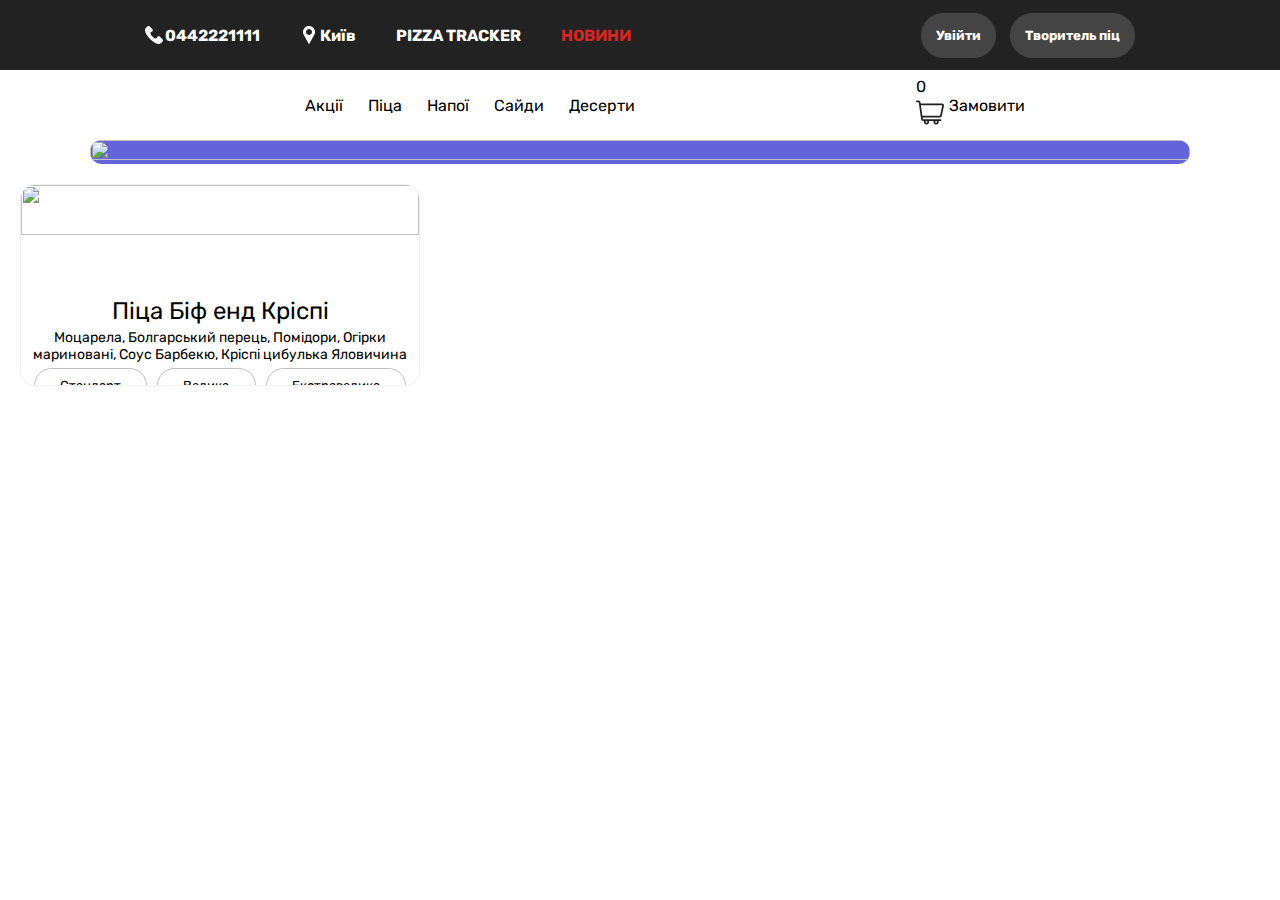
==== html/index.html @ 945b1607 "Minor changes" ====
<!DOCTYPE html>
<html lang="en">
  <head>
    <meta charset="UTF-8" />
    <meta name="viewport" content="width=device-width, initial-scale=1.0" />
    <title>Fake Domino's Pizza</title>
    <link rel="stylesheet" href="../css/main.css" />
    <script
      src="https://code.jquery.com/jquery-3.7.1.min.js"
      integrity="sha256-/JqT3SQfawRcv/BIHPThkBvs0OEvtFFmqPF/lYI/Cxo="
      crossorigin="anonymous"
    ></script>
  </head>
  <body>
    <div class="wrapper">
      <header>
        <div class="info">
          <div class="telephone">
            <svg
              width="18"
              height="18"
              fill="none"
              xmlns="http://www.w3.org/2000/svg"
              id="telephone-img"
            >
              <path
                d="M17.51 13.21l-2.512-2.512c-.897-.897-2.422-.538-2.781.628-.27.808-1.166 1.256-1.974 1.077-1.794-.449-4.216-2.781-4.665-4.665-.269-.808.27-1.705 1.077-1.974 1.166-.359 1.525-1.884.628-2.781L4.77.471c-.718-.628-1.794-.628-2.422 0L.644 2.176C-1.061 3.97.824 8.725 5.04 12.94s8.971 6.19 10.765 4.396l1.705-1.705c.628-.717.628-1.794 0-2.422z"
                fill="#fff"
              ></path>
            </svg>
            <p id="telephone">0442221111</p>
          </div>

          <div class="location">
            <svg
              viewBox="0 0 12 18"
              fill="#fff"
              width="18"
              height="18"
              xmlns="http://www.w3.org/2000/svg"
              color="#fff"
              id="location-img"
            >
              <path
                d="M6 0C2.692 0 0 2.692 0 6c0 .993.248 1.978.72 2.851l4.952 8.956a.375.375 0 00.656 0l4.953-8.959A6.01 6.01 0 0012 6c0-3.308-2.692-6-6-6zm0 9C4.346 9 3 7.654 3 6s1.346-3 3-3 3 1.346 3 3-1.346 3-3 3z"
                fill="currentColor"
              ></path>
            </svg>
            <p id="location">Київ</p>
          </div>

          <div class="pizza-sushi-track">
            <!-- MAKE ANCHOR TO THE TRACKER PAGE -->
            <a href="#" id="pizza-sushi-track-a"><p id="pizza-sushi-track">PIZZA TRACKER</p></a>
          </div>

          <div class="news">
            <a href="#" id="news-a">
              <p id="news">НОВИНИ</p>
            </a>
          </div>
        </div>

        <div class="buttons">
          <button id="login">Увійти</button>

          <button id="item-creator" onclick="itemCreator()">Творитель піц</button>
        </div>
      </header>
      <div class="stick">
        <div class="sticky-text">
          <div class="image-sticky-wrapper">
            <img
              src="https://dominos.ua/_next/image/?url=https%3A%2F%2Fmedia-v3.dominos.ua%2Fmedia%2Fimages%2Fblue-logo.png&w=256&q=75"
              alt=""
              class="image-sticky"
            />
          </div>
          <p class="sticky-text-animation">Акції</p>
          <p class="sticky-text-animation">Піца</p>
          <p class="sticky-text-animation">Напої</p>
          <p class="sticky-text-animation">Сайди</p>
          <p class="sticky-text-animation">Десерти</p>
        </div>
        <div class="cart">
          <div class="cart-img">
            <p>0</p>
            <svg
              width="33"
              height="33"
              viewBox="0 0 33 26"
              fill="none"
              xmlns="http://www.w3.org/2000/svg"
              class="button-cart-img"
            >
              <path
                d="M27.562 4.763a1.96 1.96 0 00-1.531-.732H4.689l-.19-1.366A1.977 1.977 0 002.548.97H.874a.875.875 0 000 1.75h1.673a.22.22 0 01.217.188l2.362 16.928a1.977 1.977 0 001.95 1.696h.948a2.628 2.628 0 002.475 3.5 2.628 2.628 0 002.474-3.5h4.676a2.628 2.628 0 002.474 3.5 2.628 2.628 0 002.475-3.5h1.9a.875.875 0 000-1.75H7.078a.22.22 0 01-.217-.188l-.218-1.562h17.232a1.98 1.98 0 001.925-1.556l2.157-10.062a1.96 1.96 0 00-.394-1.65zM11.375 22.406a.876.876 0 01-1.75 0 .876.876 0 011.75 0zm9.625 0a.876.876 0 01-1.75 0 .876.876 0 011.75 0zm5.245-16.36l-2.157 10.062a.22.22 0 01-.214.173H6.398l-1.465-10.5H26.03c.086 0 .14.044.17.081.03.038.062.1.044.184z"
                fill="#222"
              ></path>
            </svg>
          </div>
          <div class="cart-order">
            <p>Замовити</p>
          </div>
        </div>
      </div>

      <main>
        <div class="wrapper-slider">
          <div class="slider">
            <img
              src="https://dominos.ua/_next/image/?url=https%3A%2F%2Fmedia-v3.dominos.ua%2FMainSlider%2FKyiv%2Fsalat%2Fsaladsareback-slider-pc-ukr.webp&w=1560&q=75"
              alt=""
              class="carousel-item"
            />
            <img
              src="https://dominos.ua/_next/image/?url=https%3A%2F%2Fmedia-v3.dominos.ua%2FMainSlider%2FKyiv%2FMafin%20za%205%20%2Fmafin-kava-slider-pc-ukr.webp&w=1200&q=75"
              alt=""
              class="carousel-item"
            />
            <img
              src="https://dominos.ua/_next/image/?url=https%3A%2F%2Fmedia-v3.dominos.ua%2FMainSlider%2FKyiv%2FBilshe%20Pits-Bilsha%20Znyzhka%2Fmorepizzasdiscountkyiv-slider-pc-ukr.webp&w=1560&q=75"
              alt=""
              class="carousel-item"
            />
            <img
              src="https://dominos.ua/_next/image/?url=https%3A%2F%2Fmedia-v3.dominos.ua%2FMainSlider%2FKyiv%2F199-169%2F169and199togo-slider-pc-ukr.webp&w=1560&q=75"
              alt=""
              class="carousel-item"
            />
            <img
              src="https://dominos.ua/_next/image/?url=https%3A%2F%2Fmedia-v3.dominos.ua%2FMainSlider%2FALL%20regions%2Fsous%2Fnewsauces-slider-pc-ukr.webp&w=1200&q=75"
              alt=""
              class="carousel-item"
            />
            <img
              src="https://dominos.ua/_next/image/?url=https%3A%2F%2Fmedia-v3.dominos.ua%2FMainSlider%2FALL%20regions%2Fkrashcha%20tsina%20chiken%2Fnewinbestpricenov2023-slider-pc-ukr.webp&w=1200&q=75"
              alt=""
              class="carousel-item"
            />
            <img
              src="https://dominos.ua/_next/image/?url=https%3A%2F%2Fmedia-v3.dominos.ua%2FMainSlider%2FALL%20regions%2FKrispi%2Fkrispi-slider-pc-ukr.webp&w=1560&q=75"
              alt=""
              class="carousel-item"
            />
          </div>
        </div>
        <div class="grid">
          <div class="item">
            <img
              src="https://dominos.ua/_next/image/?url=https%3A%2F%2Fmedia-v3.dominos.ua%2FProducts%2FPitsa%2FPitsy%2FbeefandCrispy%2Fnew%2Fbeefandcrispy-pieces.webp&w=480&q=75"
              alt=""
              class="pizza"
            />
            <div class="pizza-information">
              <p class="title">Піца Біф енд Кріспі</p>
              <p class="under-title">
                Моцарела, Болгарський перець, Помідори, Огірки мариновані, Соус Барбекю, Кріспі
                цибулька Яловичина
              </p>
              <div class="button-pizza">
                <button class="button">Стандарт</button>
                <button class="button">Велика</button>
                <button class="button">Екстравелика</button>
              </div>

              <div class="dough">
                <p>Тісто</p>
                <button class="button-dough-bort">Пухке</button>
                <button class="button-dough-bort">Тонке</button>
              </div>
              <div class="to-cart">
                <!-- MAKE KART -->
                <div></div>
              </div>
            </div>
          </div>
        </div>
      </main>
    </div>

    <script src="../js/main.js"></script>
  </body>
</html>
---- css/main.css ----
@import url("https://fonts.googleapis.com/css2?family=Rubik:ital,wght@0,300;0,400;0,500;0,600;0,700;0,800;0,900;1,300;1,400;1,500;1,600;1,700;1,800;1,900&display=swap");

* {
  margin: 0;
  padding: 0;
  font-family: "Rubik", sans-serif;
}

body {
  background-color: #fff;
  height: 100vh;
}

.wrapper {
  height: 100vh;
  overflow-y: auto;
}

.telephone,
.location,
.info {
  display: flex;
  justify-content: center;
  align-items: center;
}

header {
  background-color: #222;

  height: 70px;

  display: flex;
  justify-content: space-around;
  align-items: center;
}

#telephone-img,
#location-img {
  margin-right: 2px;
}

#telephone,
#location,
#pizza-sushi-track,
#news {
  color: #fff;
}

#location,
#pizza-sushi-track,
#news,
#telephone {
  font-weight: bold;
}

#pizza-sushi-track-a,
#news-a {
  text-decoration: none;
}

.telephone,
.location,
.pizza-sushi-track {
  margin-right: 40px;
}

#login {
  margin-right: 10px;
}

#news {
  color: #d52424;
}

#login,
#item-creator {
  border: 1px solid #444;
  border-radius: 22px;

  color: #fff;
  font-weight: bold;

  background-color: #444;

  padding: 14px;

  transition: background-color 0.3s ease, border 0.3s ease;
}

#login:hover,
#item-creator:hover {
  background-color: #555;
  border: 1px solid #555;
}

.stick {
  background-color: #fff;
  height: 70px;
  position: sticky;
  top: 0;
  z-index: 10;

  display: flex;
  align-items: center;
}

.image-sticky-wrapper {
  display: flex;
  align-items: center;
  justify-content: center;
  height: 62px;
  width: 215px;
}

.image-sticky {
  width: 70%;
  height: auto;
  margin-bottom: 15px;
}

.sticky-text {
  flex: 1;
  height: 100%;

  margin-left: 40px;

  display: flex;
  align-items: center;
  justify-content: space-evenly;
}

.sticky-text-animation {
  display: inline-block;

  transition: transform 0.3s ease;
}

.sticky-text-animation:hover {
  transform: scale(1.1);
}

.cart {
  flex: 1;

  display: flex;
  align-items: center;
  justify-content: center;
}

.wrapper-slider {
  width: 1100px;
  overflow: hidden;
  margin: 0 auto;
  border-radius: 40px;
}

.slider {
  display: flex;
  transition: transform 0.5s ease-in-out;
}

.carousel-item {
  width: 100%;
  flex-shrink: 0;
  background-color: rgb(101, 101, 219);
  height: 100%;
  display: flex;
  justify-content: center;
  align-items: center;
}

.grid {
  display: grid;
  grid-template-columns: repeat(auto-fill, minmax(350px, 1fr)); /* Adjust as needed */
  grid-template-rows: repeat(auto-fill, 1fr);
  gap: 20px;
  height: 100%;

  margin: 20px;
}

.item {
  background-color: #fff;
  border: 1px solid rgba(0, 0, 0, 0.06);
  border-radius: 15px;

  overflow: hidden;

  transition: box-shadow 0.25s ease 0s;
}

.item:hover {
  box-shadow: rgba(0, 0, 0, 0.17) 0px 4px 28px;
}

.pizza-information {
  text-align: center;
  padding: 8px;
}

.pizza {
  height: 50%;
  width: 100%;

  object-fit: cover;
}

.title {
  font-size: 24px;
  line-height: 36px;
}

.under-title {
  font-size: 14px;
}

.button-pizza {
  display: flex;
}

.button {
  border: 1px solid rgb(190, 190, 190);
  border-radius: 22px;

  background-color: #fff;

  flex-grow: 1;

  font-size: 13px;

  margin: 5px;

  height: 35px;

  display: flex;
  justify-content: center;
  align-items: center;
}

.dough {
  display: flex;
}

.dough > p {
  display: flex;
  align-items: center;
  justify-content: center;

  font-size: 13px;
  margin-right: 5px;
}

.button-dough-bort {
  border: 1px solid rgb(190, 190, 190);
  border-radius: 22px;

  background-color: #fff;

  flex-grow: 1;

  font-size: 13px;

  margin: 5px;

  height: 35px;

  display: flex;
  justify-content: center;
  align-items: center;
}

main {
  overflow: hidden;
}
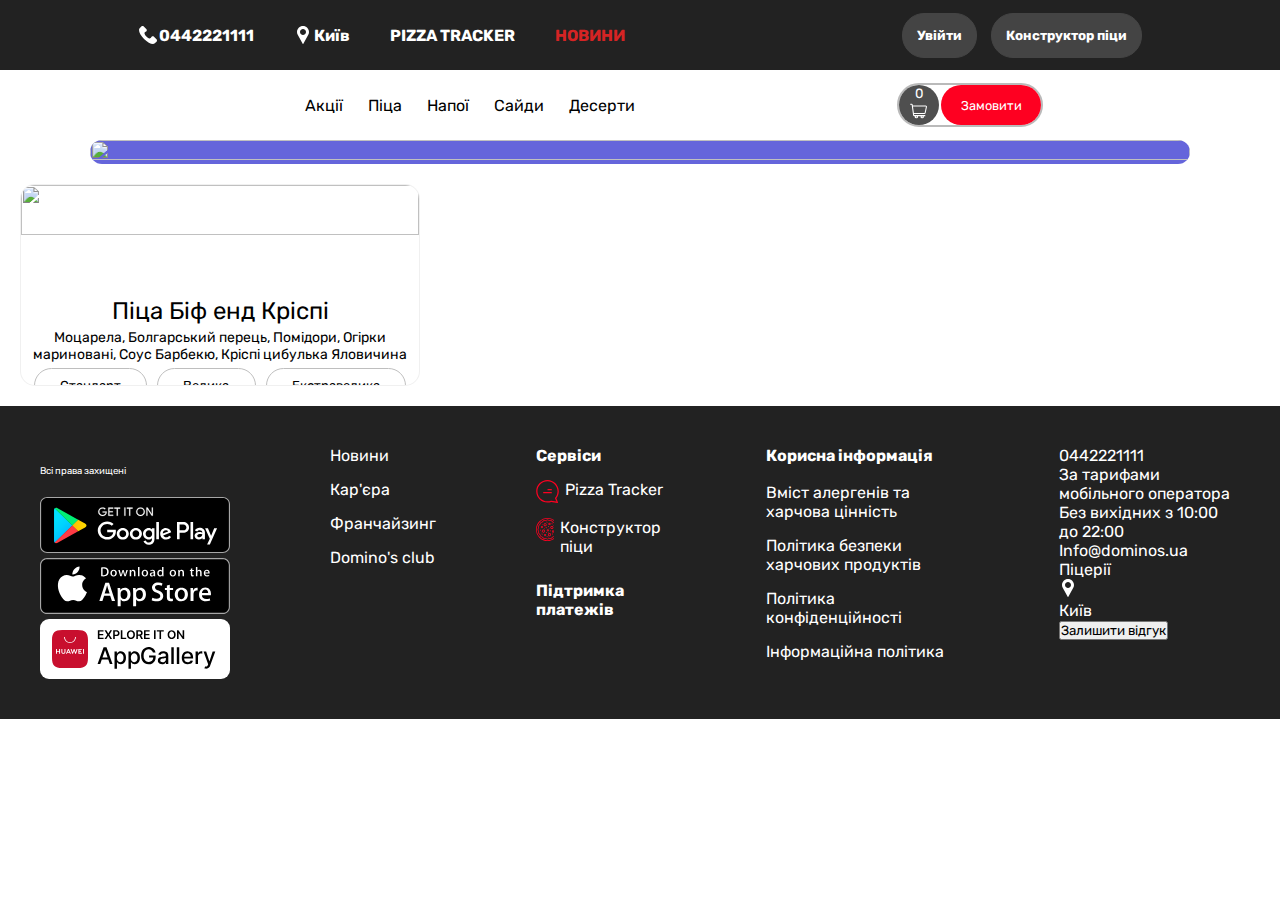
==== commit 66ced889: "Major changes" ====
--- a/html/index.html
+++ b/html/index.html
@@ -64,7 +64,7 @@
         <div class="buttons">
           <button id="login">Увійти</button>
 
-          <button id="item-creator" onclick="itemCreator()">Творитель піц</button>
+          <button id="item-creator" onclick="itemCreator()">Конструктор піци</button>
         </div>
       </header>
       <div class="stick">
@@ -83,24 +83,26 @@
           <p class="sticky-text-animation">Десерти</p>
         </div>
         <div class="cart">
-          <div class="cart-img">
-            <p>0</p>
-            <svg
-              width="33"
-              height="33"
-              viewBox="0 0 33 26"
-              fill="none"
-              xmlns="http://www.w3.org/2000/svg"
-              class="button-cart-img"
-            >
-              <path
-                d="M27.562 4.763a1.96 1.96 0 00-1.531-.732H4.689l-.19-1.366A1.977 1.977 0 002.548.97H.874a.875.875 0 000 1.75h1.673a.22.22 0 01.217.188l2.362 16.928a1.977 1.977 0 001.95 1.696h.948a2.628 2.628 0 002.475 3.5 2.628 2.628 0 002.474-3.5h4.676a2.628 2.628 0 002.474 3.5 2.628 2.628 0 002.475-3.5h1.9a.875.875 0 000-1.75H7.078a.22.22 0 01-.217-.188l-.218-1.562h17.232a1.98 1.98 0 001.925-1.556l2.157-10.062a1.96 1.96 0 00-.394-1.65zM11.375 22.406a.876.876 0 01-1.75 0 .876.876 0 011.75 0zm9.625 0a.876.876 0 01-1.75 0 .876.876 0 011.75 0zm5.245-16.36l-2.157 10.062a.22.22 0 01-.214.173H6.398l-1.465-10.5H26.03c.086 0 .14.044.17.081.03.038.062.1.044.184z"
-                fill="#222"
-              ></path>
-            </svg>
-          </div>
-          <div class="cart-order">
-            <p>Замовити</p>
+          <div class="cart-positioning">
+            <button class="cart-img">
+              <p id="cart-img-text">0</p>
+              <svg
+                width="20"
+                height="20"
+                viewBox="0 0 33 26"
+                fill="none"
+                xmlns="http://www.w3.org/2000/svg"
+                class="button-cart-img"
+              >
+                <path
+                  d="M27.562 4.763a1.96 1.96 0 00-1.531-.732H4.689l-.19-1.366A1.977 1.977 0 002.548.97H.874a.875.875 0 000 1.75h1.673a.22.22 0 01.217.188l2.362 16.928a1.977 1.977 0 001.95 1.696h.948a2.628 2.628 0 002.475 3.5 2.628 2.628 0 002.474-3.5h4.676a2.628 2.628 0 002.474 3.5 2.628 2.628 0 002.475-3.5h1.9a.875.875 0 000-1.75H7.078a.22.22 0 01-.217-.188l-.218-1.562h17.232a1.98 1.98 0 001.925-1.556l2.157-10.062a1.96 1.96 0 00-.394-1.65zM11.375 22.406a.876.876 0 01-1.75 0 .876.876 0 011.75 0zm9.625 0a.876.876 0 01-1.75 0 .876.876 0 011.75 0zm5.245-16.36l-2.157 10.062a.22.22 0 01-.214.173H6.398l-1.465-10.5H26.03c.086 0 .14.044.17.081.03.038.062.1.044.184z"
+                  fill="#fff"
+                ></path>
+              </svg>
+            </button>
+            <button class="cart-order">
+              <p>Замовити</p>
+            </button>
           </div>
         </div>
       </div>
@@ -177,6 +179,226 @@
           </div>
         </div>
       </main>
+      <footer>
+        <div class="download-app">
+          <div class="download-app-text">
+            <img
+              src="https://dominos.ua/_next/image/?url=https%3A%2F%2Fmedia-v3.dominos.ua%2Fmedia%2Fimages%2Flight-logo.png&w=256&q=75"
+              alt=""
+              class="download-app-img"
+            />
+            <p id="download-app-text">Всі права захищені</p>
+          </div>
+          <div class="download-app-icons">
+            <svg width="190" height="57" fill="none" xmlns="http://www.w3.org/2000/svg">
+              <path
+                d="M182.963 56.964H7.037c-3.869 0-7.037-3.151-7.037-7v-42c0-3.848 3.168-7 7.037-7h175.926c3.869 0 7.037 3.152 7.037 7v42c0 3.849-3.168 7-7.037 7z"
+                fill="#000"
+              ></path>
+              <path
+                d="M182.963 2.122c3.258 0 5.909 2.637 5.909 5.878v42c0 3.241-2.651 5.878-5.909 5.878H7.037c-3.258 0-5.91-2.637-5.91-5.878V8c0-3.241 2.652-5.878 5.91-5.878h175.926zm0-1.122H7.037C3.168 1 0 4.152 0 8v42c0 3.848 3.168 7 7.037 7h175.926c3.869 0 7.037-3.152 7.037-7V8c0-3.848-3.168-7-7.037-7z"
+                fill="#A6A6A6"
+              ></path>
+              <path
+                d="M66.736 16.076c0 1.147-.352 2.066-1.045 2.752-.797.812-1.835 1.22-3.107 1.22-1.216 0-2.254-.415-3.105-1.234-.853-.831-1.28-1.852-1.28-3.073 0-1.221.427-2.241 1.28-3.066.851-.826 1.89-1.242 3.105-1.242.605 0 1.182.122 1.733.349.549.228.996.538 1.32.919l-.736.725c-.565-.651-1.334-.972-2.317-.972-.887 0-1.656.302-2.308.912-.646.611-.97 1.403-.97 2.375s.324 1.771.97 2.383c.652.602 1.421.912 2.308.912.941 0 1.733-.31 2.357-.92.412-.403.646-.96.707-1.67h-3.064v-.994h4.088c.05.215.064.423.064.624zM73.222 12.634h-3.84v2.61h3.462v.994h-3.462v2.61h3.84v1.012h-4.928v-8.238h4.928v1.012zM77.8 19.86h-1.087v-7.226h-2.356v-1.012h5.8v1.012H77.8v7.226zM84.355 19.86v-8.238h1.085v8.238h-1.085zM90.252 19.86h-1.079v-7.226H86.81v-1.012h5.807v1.012h-2.364v7.226zM103.597 18.8c-.832.833-1.863 1.249-3.092 1.249-1.237 0-2.268-.416-3.1-1.249-.83-.831-1.244-1.851-1.244-3.059 0-1.207.413-2.228 1.244-3.059.832-.833 1.863-1.249 3.1-1.249 1.222 0 2.253.416 3.085 1.256.838.838 1.251 1.851 1.251 3.052 0 1.208-.413 2.228-1.244 3.06zm-5.388-.69c.626.616 1.388.925 2.296.925.9 0 1.669-.309 2.289-.925.624-.617.941-1.409.941-2.369 0-.96-.317-1.752-.941-2.368-.62-.617-1.389-.926-2.289-.926-.908 0-1.67.309-2.296.926-.625.616-.941 1.408-.941 2.368s.316 1.752.94 2.369zM106.367 19.86v-8.238h1.319l4.103 6.407h.047l-.047-1.584v-4.823h1.085v8.238h-1.133l-4.296-6.723h-.048l.048 1.59v5.133h-1.078z"
+                fill="#fff"
+                stroke="#fff"
+                stroke-width="0.16"
+                stroke-miterlimit="10"
+              ></path>
+              <path
+                d="M95.894 31.89c-3.306 0-6.006 2.457-6.006 5.846 0 3.36 2.7 5.843 6.006 5.843 3.312 0 6.013-2.482 6.013-5.843 0-3.39-2.7-5.846-6.013-5.846zm0 9.387c-1.814 0-3.375-1.461-3.375-3.541 0-2.108 1.56-3.544 3.375-3.544 1.813 0 3.381 1.436 3.381 3.544 0 2.08-1.568 3.541-3.381 3.541zM82.789 31.89c-3.313 0-6.006 2.457-6.006 5.846 0 3.36 2.693 5.843 6.006 5.843 3.31 0 6.006-2.482 6.006-5.843 0-3.39-2.695-5.846-6.006-5.846zm0 9.387c-1.816 0-3.381-1.461-3.381-3.541 0-2.108 1.565-3.544 3.38-3.544s3.375 1.436 3.375 3.544c0 2.08-1.56 3.541-3.374 3.541zm-15.594-7.595v2.484h6.075c-.178 1.387-.653 2.408-1.381 3.119-.887.859-2.268 1.812-4.694 1.812-3.738 0-6.666-2.946-6.666-6.596s2.927-6.595 6.666-6.595c2.021 0 3.492.77 4.578 1.77l1.792-1.75c-1.518-1.415-3.538-2.502-6.37-2.502-5.127 0-9.435 4.072-9.435 9.077s4.308 9.078 9.435 9.078c2.77 0 4.852-.886 6.488-2.55 1.677-1.636 2.2-3.938 2.2-5.796 0-.577-.05-1.108-.138-1.551h-8.55zm63.766 1.925c-.494-1.307-2.02-3.717-5.127-3.717-3.078 0-5.641 2.369-5.641 5.846 0 3.273 2.536 5.843 5.937 5.843a5.965 5.965 0 004.989-2.59l-2.04-1.328c-.681.972-1.608 1.616-2.949 1.616-1.332 0-2.287-.596-2.899-1.77l8.006-3.235-.276-.665zm-8.163 1.946a3.241 3.241 0 013.126-3.407c1.045 0 1.932.51 2.227 1.24l-5.353 2.167zm-6.507 5.67h2.631V26.047h-2.631v17.176zm-4.311-10.03h-.088c-.591-.684-1.718-1.303-3.147-1.303-2.998 0-5.739 2.57-5.739 5.864 0 3.276 2.741 5.825 5.739 5.825 1.429 0 2.556-.624 3.147-1.328h.088v.838c0 2.235-1.222 3.436-3.194 3.436-1.608 0-2.606-1.134-3.018-2.087l-2.288.932c.659 1.55 2.406 3.456 5.306 3.456 3.085 0 5.689-1.772 5.689-6.085V32.246h-2.495v.946zm-3.01 8.084c-1.814 0-3.332-1.482-3.332-3.523 0-2.06 1.518-3.562 3.332-3.562 1.788 0 3.197 1.503 3.197 3.562 0 2.041-1.409 3.523-3.197 3.523zm34.313-15.23h-6.295v17.176h2.625v-6.508h3.67c2.915 0 5.774-2.06 5.774-5.335 0-3.274-2.866-5.333-5.774-5.333zm.068 8.279h-3.738v-5.89h3.738c1.96 0 3.079 1.589 3.079 2.944 0 1.33-1.119 2.946-3.079 2.946zm16.226-2.468c-1.896 0-3.869.817-4.68 2.63l2.33.953c.501-.954 1.423-1.263 2.398-1.263 1.361 0 2.742.799 2.763 2.21v.18c-.475-.268-1.491-.665-2.742-.665-2.509 0-5.065 1.348-5.065 3.864 0 2.302 2.055 3.784 4.364 3.784 1.767 0 2.741-.778 3.354-1.683h.089v1.328h2.535v-6.589c0-3.045-2.329-4.75-5.346-4.75zm-.317 9.412c-.858 0-2.054-.415-2.054-1.454 0-1.33 1.491-1.84 2.783-1.84 1.156 0 1.697.249 2.399.577-.205 1.59-1.608 2.717-3.128 2.717zm14.9-9.036l-3.018 7.446h-.089l-3.119-7.446h-2.831l4.687 10.405-2.675 5.79h2.743l7.222-16.195h-2.92zm-23.661 10.99h2.632V26.046h-2.632v17.176z"
+                fill="#fff"
+              ></path>
+              <path
+                d="M14.686 12.36c-.413.422-.652 1.08-.652 1.931V44.68c0 .852.239 1.51.652 1.932l.102.093L32.23 29.683v-.402L14.788 12.26l-.102.1z"
+                fill="url(#google-play_svg__paint0_linear_13_164)"
+              ></path>
+              <path
+                d="M38.037 35.36l-5.807-5.677v-.402l5.814-5.677.13.074 6.886 3.825c1.965 1.086 1.965 2.872 0 3.965l-6.886 3.818-.137.074z"
+                fill="url(#google-play_svg__paint1_linear_13_164)"
+              ></path>
+              <path
+                d="M38.174 35.286l-5.944-5.804-17.544 17.13c.653.67 1.717.75 2.928.081l20.56-11.407z"
+                fill="url(#google-play_svg__paint2_linear_13_164)"
+              ></path>
+              <path
+                d="M38.174 23.678l-20.56-11.407c-1.21-.663-2.275-.582-2.928.088L32.23 29.482l5.944-5.804z"
+                fill="url(#google-play_svg__paint3_linear_13_164)"
+              ></path>
+              <defs>
+                <linearGradient
+                  id="google-play_svg__paint0_linear_13_164"
+                  x1="30.681"
+                  y1="44.996"
+                  x2="7.627"
+                  y2="21.383"
+                  gradientUnits="userSpaceOnUse"
+                >
+                  <stop stop-color="#00A0FF"></stop>
+                  <stop offset="0.007" stop-color="#00A1FF"></stop>
+                  <stop offset="0.26" stop-color="#00BEFF"></stop>
+                  <stop offset="0.512" stop-color="#00D2FF"></stop>
+                  <stop offset="0.76" stop-color="#00DFFF"></stop>
+                  <stop offset="1" stop-color="#00E3FF"></stop>
+                </linearGradient>
+                <linearGradient
+                  id="google-play_svg__paint1_linear_13_164"
+                  x1="47.619"
+                  y1="29.48"
+                  x2="13.564"
+                  y2="29.48"
+                  gradientUnits="userSpaceOnUse"
+                >
+                  <stop stop-color="#FFE000"></stop>
+                  <stop offset="0.409" stop-color="#FFBD00"></stop>
+                  <stop offset="0.775" stop-color="orange"></stop>
+                  <stop offset="1" stop-color="#FF9C00"></stop>
+                </linearGradient>
+                <linearGradient
+                  id="google-play_svg__paint2_linear_13_164"
+                  x1="34.942"
+                  y1="26.327"
+                  x2="3.678"
+                  y2="-5.694"
+                  gradientUnits="userSpaceOnUse"
+                >
+                  <stop stop-color="#FF3A44"></stop>
+                  <stop offset="1" stop-color="#C31162"></stop>
+                </linearGradient>
+                <linearGradient
+                  id="google-play_svg__paint3_linear_13_164"
+                  x1="10.27"
+                  y1="56.722"
+                  x2="24.231"
+                  y2="42.424"
+                  gradientUnits="userSpaceOnUse"
+                >
+                  <stop stop-color="#32A071"></stop>
+                  <stop offset="0.069" stop-color="#2DA771"></stop>
+                  <stop offset="0.476" stop-color="#15CF74"></stop>
+                  <stop offset="0.801" stop-color="#06E775"></stop>
+                  <stop offset="1" stop-color="#00F076"></stop>
+                </linearGradient>
+              </defs>
+            </svg>
+            <svg width="190" height="56" fill="none" xmlns="http://www.w3.org/2000/svg">
+              <path
+                d="M190 48.523c0 3.045-4.423 7.477-7.432 7.477H8.439C5.431 56 1 53.533 1 50.487V6.52C1 3.476 3.442 1 6.45 1h178.106c3.011 0 5.443 3.458 5.443 6.503l.001 41.02z"
+                fill="#000"
+              ></path>
+              <path
+                d="M182.91 1.135c3.257 0 5.907 2.67 5.907 5.95v41.83c0 3.28-2.65 5.95-5.907 5.95H7.035c-3.257 0-5.908-2.67-5.908-5.95V7.084c0-3.28 2.65-5.95 5.908-5.95H182.91zm0-1.135H7.035C3.167 0 0 3.19 0 7.086v41.828C0 52.81 3.167 56 7.035 56H182.91c3.867 0 7.035-3.19 7.035-7.086V7.086c0-3.896-3.168-7.086-7.035-7.086z"
+                fill="#A6A6A6"
+              ></path>
+              <path
+                d="M42.168 26.998c-.04-4.398 3.694-6.538 3.864-6.638-2.114-3.006-5.392-3.417-6.544-3.45-2.753-.282-5.424 1.607-6.826 1.607-1.43 0-3.59-1.58-5.918-1.533-2.995.045-5.797 1.736-7.334 4.362-3.172 5.353-.806 13.22 2.232 17.548 1.52 2.119 3.297 4.485 5.621 4.402 2.275-.091 3.124-1.414 5.87-1.414 2.719 0 3.516 1.414 5.887 1.36 2.441-.037 3.978-2.128 5.445-4.267 1.756-2.429 2.462-4.82 2.49-4.944-.057-.019-4.74-1.761-4.787-7.033zM37.69 14.064c1.223-1.492 2.06-3.52 1.827-5.58-1.77.076-3.985 1.194-5.26 2.653-1.128 1.285-2.135 3.392-1.875 5.374 1.989.144 4.03-.979 5.307-2.447zM75.083 42.992h-3.178l-1.742-5.335h-6.051l-1.659 5.335h-3.095l5.996-18.161h3.704l6.025 18.16zm-5.444-7.573l-1.575-4.742c-.166-.484-.479-1.625-.94-3.421h-.055c-.183.772-.479 1.913-.885 3.421l-1.546 4.742h5zM90.503 36.283c0 2.227-.617 3.987-1.852 5.28-1.105 1.15-2.478 1.725-4.117 1.725-1.77 0-3.04-.62-3.815-1.859h-.055v6.898H77.68v-14.12c0-1.4-.038-2.837-.111-4.31h2.624l.167 2.075h.056c.995-1.564 2.505-2.344 4.532-2.344 1.584 0 2.907.61 3.965 1.831 1.06 1.223 1.59 2.83 1.59 4.824zm-3.04.106c0-1.274-.294-2.325-.885-3.152-.645-.862-1.511-1.294-2.597-1.294-.736 0-1.406.24-2.003.714a3.3 3.3 0 00-1.174 1.874c-.093.36-.139.655-.139.887V37.6c0 .953.3 1.757.898 2.413.6.656 1.378.984 2.335.984 1.124 0 1.999-.423 2.624-1.267.627-.844.941-1.958.941-3.342zM105.951 36.283c0 2.227-.618 3.987-1.853 5.28-1.105 1.15-2.478 1.725-4.117 1.725-1.769 0-3.04-.62-3.812-1.859h-.056v6.898h-2.984v-14.12c0-1.4-.038-2.837-.11-4.31h2.623l.167 2.075h.056c.994-1.564 2.504-2.344 4.532-2.344 1.583 0 2.906.61 3.967 1.831 1.056 1.223 1.587 2.83 1.587 4.824zm-3.04.106c0-1.274-.296-2.325-.886-3.152-.645-.862-1.509-1.294-2.597-1.294-.737 0-1.405.24-2.004.714-.599.478-.99 1.102-1.173 1.874-.09.36-.138.655-.138.887V37.6c0 .953.3 1.757.895 2.413.6.655 1.378.984 2.338.984 1.124 0 1.999-.423 2.624-1.267.627-.844.941-1.958.941-3.342zM123.222 37.899c0 1.545-.55 2.801-1.654 3.772-1.214 1.06-2.903 1.59-5.074 1.59-2.004 0-3.611-.377-4.827-1.132l.691-2.425c1.31.773 2.748 1.16 4.314 1.16 1.124 0 1.999-.248 2.627-.742.626-.494.938-1.157.938-1.984 0-.737-.258-1.358-.774-1.862-.514-.503-1.372-.971-2.57-1.404-3.261-1.186-4.89-2.923-4.89-5.207 0-1.493.571-2.717 1.714-3.67 1.14-.954 2.66-1.43 4.56-1.43 1.695 0 3.103.288 4.227.862l-.746 2.372c-1.05-.557-2.236-.835-3.565-.835-1.049 0-1.87.252-2.457.755-.497.448-.746.996-.746 1.644 0 .718.284 1.311.855 1.778.497.431 1.399.898 2.709 1.402 1.603.629 2.78 1.364 3.537 2.208.755.84 1.131 1.892 1.131 3.148zM133.088 32.08h-3.289v6.358c0 1.617.579 2.425 1.741 2.425.533 0 .976-.045 1.326-.135l.082 2.209c-.588.214-1.362.322-2.32.322-1.179 0-2.1-.35-2.765-1.05-.662-.702-.995-1.878-.995-3.531v-6.6h-1.959v-2.184h1.959v-2.398l2.931-.862v3.26h3.289v2.186zM147.928 36.336c0 2.013-.59 3.666-1.769 4.958-1.236 1.33-2.876 1.994-4.921 1.994-1.97 0-3.539-.637-4.71-1.912-1.17-1.275-1.755-2.884-1.755-4.823 0-2.029.602-3.691 1.81-4.983 1.205-1.294 2.831-1.94 4.876-1.94 1.971 0 3.557.636 4.753 1.912 1.145 1.238 1.716 2.836 1.716 4.794zm-3.096.094c0-1.207-.264-2.243-.8-3.107-.626-1.045-1.52-1.567-2.679-1.567-1.2 0-2.111.523-2.736 1.567-.536.865-.801 1.917-.801 3.162 0 1.208.265 2.243.801 3.106.645 1.045 1.546 1.566 2.709 1.566 1.14 0 2.034-.532 2.679-1.593.55-.88.827-1.927.827-3.134zM157.628 32.455a5.3 5.3 0 00-.941-.08c-1.049 0-1.861.386-2.432 1.16-.497.682-.746 1.545-.746 2.586v6.87h-2.983l.028-8.97c0-1.51-.038-2.884-.112-4.123h2.599l.109 2.505h.083c.315-.86.812-1.554 1.492-2.074.665-.468 1.383-.701 2.157-.701.276 0 .525.019.746.053v2.774zM170.973 35.825c0 .52-.035.96-.109 1.32h-8.952c.035 1.293.468 2.282 1.299 2.964.754.61 1.73.916 2.928.916 1.326 0 2.535-.206 3.622-.62l.468 2.02c-1.271.54-2.772.81-4.503.81-2.082 0-3.717-.598-4.907-1.792-1.187-1.194-1.782-2.798-1.782-4.81 0-1.974.553-3.618 1.66-4.93 1.159-1.4 2.725-2.1 4.696-2.1 1.936 0 3.401.7 4.396 2.1.788 1.113 1.184 2.488 1.184 4.122zm-2.845-.755c.02-.863-.175-1.608-.58-2.237-.516-.809-1.31-1.213-2.377-1.213-.976 0-1.77.394-2.376 1.186-.497.629-.792 1.384-.883 2.263h6.216zM68.652 13.659c0 1.606-.494 2.815-1.48 3.627-.915.75-2.214 1.124-3.896 1.124-.834 0-1.548-.035-2.146-.106V9.528c.78-.123 1.62-.186 2.527-.186 1.602 0 2.81.34 3.625 1.02.912.768 1.37 1.867 1.37 3.297zm-1.547.04c0-1.042-.282-1.84-.848-2.397-.565-.555-1.391-.834-2.479-.834-.461 0-.855.03-1.18.093v6.672c.18.027.51.04.99.04 1.123 0 1.989-.305 2.6-.914.61-.608.917-1.495.917-2.66zM76.852 15.062c0 .989-.29 1.8-.869 2.435-.607.654-1.412.98-2.417.98-.969 0-1.74-.312-2.315-.94-.574-.626-.86-1.416-.86-2.369 0-.996.295-1.814.888-2.448.594-.635 1.391-.953 2.396-.953.969 0 1.747.313 2.336.94.56.608.841 1.394.841 2.354zm-1.521.046c0-.594-.132-1.103-.393-1.527-.308-.513-.746-.77-1.316-.77-.59 0-1.037.257-1.345.77-.263.424-.393.942-.393 1.553 0 .593.131 1.102.393 1.527.318.513.76.77 1.331.77.56 0 1-.261 1.316-.784.271-.432.407-.945.407-1.54zM87.848 11.898l-2.065 6.433H84.44l-.855-2.793a20.474 20.474 0 01-.53-2.079h-.027a14.903 14.903 0 01-.53 2.079l-.91 2.793H80.23l-1.942-6.433h1.508l.746 3.059c.18.723.329 1.412.448 2.064h.026c.11-.538.29-1.223.545-2.05l.936-3.071h1.195l.898 3.005c.216.732.393 1.438.529 2.118h.04c.1-.662.25-1.368.448-2.118l.8-3.005h1.44v-.002zM95.452 18.331h-1.467v-3.684c0-1.136-.442-1.703-1.33-1.703-.435 0-.786.155-1.059.468-.27.312-.407.68-.407 1.102v3.816h-1.467v-4.593c0-.566-.018-1.178-.053-1.841h1.289l.069 1.005h.04c.17-.312.426-.57.76-.776.398-.24.843-.362 1.33-.362.615 0 1.128.194 1.535.583.507.476.76 1.187.76 2.131v3.854zM99.497 18.331h-1.465V8.947h1.465v9.384zM108.133 15.062c0 .989-.29 1.8-.869 2.435-.608.654-1.414.98-2.418.98-.97 0-1.741-.312-2.315-.94-.573-.626-.86-1.416-.86-2.369 0-.996.295-1.814.888-2.448.594-.635 1.392-.953 2.395-.953.97 0 1.747.313 2.338.94.559.608.841 1.394.841 2.354zm-1.523.046c0-.594-.132-1.103-.393-1.527-.307-.513-.746-.77-1.315-.77-.59 0-1.038.257-1.345.77-.263.424-.393.942-.393 1.553 0 .593.132 1.102.393 1.527.318.513.76.77 1.331.77.56 0 .998-.261 1.315-.784.273-.432.407-.945.407-1.54zM115.232 18.331h-1.317l-.11-.74h-.04c-.451.59-1.093.886-1.927.886-.623 0-1.127-.195-1.506-.582-.345-.352-.517-.79-.517-1.31 0-.787.336-1.386 1.012-1.8.675-.415 1.624-.619 2.846-.61v-.12c0-.847-.457-1.27-1.371-1.27-.651 0-1.224.16-1.72.477l-.298-.94c.613-.37 1.37-.555 2.263-.555 1.725 0 2.59.887 2.59 2.661v2.37c0 .642.032 1.154.095 1.533zm-1.523-2.21v-.993c-1.618-.027-2.427.406-2.427 1.297 0 .335.092.587.281.755.189.167.43.25.717.25.322 0 .623-.1.897-.297a1.215 1.215 0 00.532-1.012zM123.567 18.331h-1.302l-.069-1.033h-.04c-.416.786-1.124 1.18-2.119 1.18-.795 0-1.457-.305-1.982-.914-.525-.608-.787-1.398-.787-2.369 0-1.04.284-1.884.855-2.528.553-.6 1.231-.901 2.037-.901.886 0 1.506.29 1.859.873h.028V8.947h1.468v7.651c0 .627.017 1.204.052 1.733zm-1.52-2.713v-1.072c0-.186-.014-.336-.041-.45a1.62 1.62 0 00-.531-.867 1.46 1.46 0 00-.981-.35c-.547 0-.975.21-1.29.635-.312.424-.47.966-.47 1.628 0 .636.149 1.152.45 1.549.318.423.746.635 1.282.635.482 0 .867-.177 1.159-.53.283-.326.422-.72.422-1.178zM136.111 15.062c0 .989-.289 1.8-.869 2.435-.607.654-1.411.98-2.417.98-.967 0-1.738-.312-2.315-.94-.574-.626-.861-1.416-.861-2.369 0-.996.296-1.814.889-2.448.594-.635 1.391-.953 2.398-.953.967 0 1.746.313 2.334.94.56.608.841 1.394.841 2.354zm-1.52.046c0-.594-.131-1.103-.393-1.527-.309-.513-.746-.77-1.317-.77-.588 0-1.036.257-1.345.77-.263.424-.393.942-.393 1.553 0 .593.131 1.102.393 1.527.318.513.76.77 1.331.77.56 0 1.001-.261 1.317-.784.27-.432.407-.945.407-1.54zM143.998 18.331h-1.465v-3.684c0-1.136-.442-1.703-1.331-1.703-.435 0-.787.155-1.058.468a1.628 1.628 0 00-.408 1.102v3.816h-1.468v-4.593c0-.566-.017-1.178-.052-1.841h1.288l.069 1.005h.04a2.11 2.11 0 01.76-.776c.399-.24.843-.362 1.331-.362.615 0 1.127.194 1.534.583.508.476.76 1.187.76 2.131v3.854zM153.87 12.97h-1.615v3.125c0 .794.287 1.19.855 1.19.263 0 .481-.02.654-.066l.037 1.085c-.289.106-.67.16-1.139.16-.579 0-1.03-.172-1.356-.516-.328-.344-.49-.923-.49-1.735V12.97h-.964V11.9h.964v-1.18l1.437-.423v1.6h1.616v1.073h.001zM161.635 18.331h-1.468v-3.657c0-1.153-.442-1.73-1.328-1.73-.681 0-1.145.334-1.4 1.003-.043.14-.069.312-.069.514v3.869h-1.465V8.947h1.465v3.877h.028c.462-.706 1.124-1.058 1.982-1.058.608 0 1.11.194 1.509.583.497.484.746 1.205.746 2.157v3.825zM169.645 14.81c0 .257-.019.473-.054.649h-4.399c.019.636.229 1.12.636 1.456.373.3.853.45 1.441.45.65 0 1.244-.1 1.779-.304l.229.993c-.626.265-1.362.397-2.214.397-1.022 0-1.827-.293-2.409-.88-.585-.587-.875-1.374-.875-2.362 0-.97.27-1.778.815-2.422.568-.688 1.337-1.032 2.306-1.032.949 0 1.67.344 2.157 1.032.394.546.588 1.221.588 2.023zm-1.399-.37c.011-.424-.086-.79-.285-1.098-.254-.397-.642-.596-1.167-.596-.479 0-.869.194-1.167.582-.244.31-.388.68-.435 1.113h3.054z"
+                fill="#fff"
+              ></path>
+            </svg>
+            <svg width="190" height="60" fill="none" xmlns="http://www.w3.org/2000/svg">
+              <rect width="190" height="60" rx="9" fill="#fff"></rect>
+              <path
+                fill-rule="evenodd"
+                clip-rule="evenodd"
+                d="M12 21.1C12 13.704 14.705 11 22.102 11H37.89c7.396 0 10.101 2.705 10.101 10.1v17.8c0 7.395-2.709 10.1-10.106 10.1H22.102C14.705 49 12 46.295 12 38.9V21.1zM30 24a6.006 6.006 0 01-6-6h.848a5.152 5.152 0 1010.304 0H36a6.006 6.006 0 01-6 6zm-2.296 8.88h1.444l-.724-1.687-.72 1.687zm-.357.85l-.432.981h-.978l2.076-4.709h.843l2.067 4.71H29.92l-.432-.982h-2.141zm15.71.977H44V30h-.943v4.707zm-3.76-2.022h1.73v-.865h-1.73v-.955h2.526V30h-3.46v4.707h3.56v-.865h-2.626v-1.157zm-3.745.558L34.482 30h-.78l-1.07 3.243L31.591 30h-1.019l1.643 4.71h.792l1.08-3.095 1.082 3.094h.798L37.587 30h-.992l-1.043 3.243zm-11.05-.543c0 .766-.38 1.177-1.081 1.177s-1.081-.422-1.081-1.209V30h-.956v2.694c0 1.325.737 2.087 2.02 2.087 1.281 0 2.038-.774 2.038-2.126V30h-.956l.016 2.7zM19.116 30h.955v4.714h-.955V32.8h-2.163v1.914h-.955V30h.955v1.9h2.163V30z"
+                fill="#C80F2E"
+              ></path>
+              <path
+                d="M57.86 20v-8.727h5.677v1.325h-4.095v2.37h3.8v1.325h-3.8v2.382h4.129V20h-5.71zM66.35 11.273l1.923 3.196h.068l1.93-3.196h1.803l-2.689 4.363L72.116 20h-1.832l-1.943-3.175h-.068L66.33 20h-1.824l2.757-4.364-2.723-4.363h1.81zM73.195 20v-8.727h3.273c.67 0 1.233.125 1.687.375a2.5 2.5 0 011.036 1.031c.236.435.353.929.353 1.483 0 .56-.117 1.057-.353 1.491a2.527 2.527 0 01-1.044 1.027c-.46.248-1.027.371-1.7.371h-2.17v-1.3h1.956c.392 0 .713-.068.963-.204.25-.136.435-.324.554-.563a1.78 1.78 0 00.184-.822c0-.31-.061-.583-.184-.818a1.245 1.245 0 00-.558-.55c-.25-.133-.572-.2-.967-.2h-1.449V20h-1.581zM80.798 20v-8.727h1.58v7.402h3.844V20h-5.424zM94.933 15.636c0 .94-.176 1.746-.528 2.417-.35.667-.827 1.178-1.432 1.534-.602.355-1.286.532-2.05.532-.764 0-1.449-.177-2.054-.532-.602-.358-1.08-.871-1.432-1.539-.35-.67-.524-1.474-.524-2.412 0-.94.175-1.744.524-2.412.353-.67.83-1.183 1.432-1.538.605-.355 1.29-.533 2.054-.533.764 0 1.448.178 2.05.533.605.355 1.082.868 1.432 1.538.352.668.528 1.472.528 2.412zm-1.59 0c0-.662-.103-1.22-.31-1.674-.205-.458-.49-.803-.853-1.036a2.26 2.26 0 00-1.257-.354 2.26 2.26 0 00-1.257.354c-.364.233-.65.578-.857 1.036-.204.454-.306 1.012-.306 1.674 0 .662.102 1.222.306 1.68.208.454.493.8.857 1.035.364.233.783.35 1.257.35a2.28 2.28 0 001.257-.35c.364-.236.648-.581.852-1.036.208-.457.312-1.017.312-1.679zM96.308 20v-8.727h3.272c.671 0 1.233.116 1.688.35.457.232.802.559 1.035.98.236.417.354.904.354 1.46 0 .56-.119 1.046-.358 1.458-.236.41-.584.726-1.044.95-.46.222-1.025.333-1.696.333h-2.33v-1.312h2.117c.392 0 .713-.055.963-.163.25-.11.435-.27.554-.481.122-.213.183-.474.183-.784 0-.31-.061-.574-.183-.793a1.164 1.164 0 00-.558-.503c-.25-.116-.573-.174-.968-.174H97.89V20h-1.581zm4.508-3.954L102.977 20h-1.764l-2.123-3.954h1.726zM103.992 20v-8.727h5.676v1.325h-4.095v2.37h3.801v1.325h-3.801v2.382h4.13V20h-5.711zM115.599 11.273V20h-1.581v-8.727h1.581zM116.807 12.598v-1.325h6.963v1.325h-2.697V20h-1.568v-7.402h-2.698zM135.648 15.636c0 .94-.176 1.746-.529 2.417-.349.667-.826 1.178-1.432 1.534-.602.355-1.285.532-2.049.532s-1.449-.177-2.054-.532c-.603-.358-1.08-.871-1.432-1.539-.349-.67-.524-1.474-.524-2.412 0-.94.175-1.744.524-2.412.352-.67.829-1.183 1.432-1.538.605-.355 1.29-.533 2.054-.533.764 0 1.447.178 2.049.533.606.355 1.083.868 1.432 1.538.353.668.529 1.472.529 2.412zm-1.59 0c0-.662-.103-1.22-.311-1.674-.204-.458-.489-.803-.852-1.036a2.26 2.26 0 00-1.257-.354c-.475 0-.894.118-1.257.354-.364.233-.65.578-.857 1.036-.204.454-.307 1.012-.307 1.674 0 .662.103 1.222.307 1.68.207.454.493.8.857 1.035.363.233.782.35 1.257.35.474 0 .893-.117 1.257-.35.363-.236.648-.581.852-1.036.208-.457.311-1.017.311-1.679zM144.194 11.273V20h-1.406l-4.112-5.945h-.073V20h-1.581v-8.727h1.415l4.108 5.949h.077v-5.95h1.572zM60.25 45h-2.678l6.02-16.727h2.915L72.527 45h-2.68L65.12 31.311h-.131L60.25 45zm.45-6.55h8.69v2.123H60.7V38.45zM74.516 49.705v-17.25h2.385v2.033h.204c.142-.261.346-.563.613-.906.267-.343.637-.643 1.11-.899.474-.261 1.1-.392 1.88-.392 1.012 0 1.916.256 2.71.768.796.512 1.42 1.25 1.871 2.213.458.964.686 2.124.686 3.48 0 1.356-.226 2.518-.678 3.487-.451.964-1.072 1.707-1.862 2.23-.79.517-1.69.776-2.703.776-.763 0-1.386-.128-1.87-.384-.48-.256-.855-.555-1.128-.898a6.795 6.795 0 01-.629-.915h-.147v6.657h-2.442zm2.393-10.978c0 .882.128 1.656.384 2.32.256.664.626 1.184 1.111 1.56.485.37 1.078.555 1.78.555.73 0 1.34-.193 1.83-.58.49-.392.86-.922 1.11-1.592.257-.67.385-1.424.385-2.263 0-.827-.126-1.57-.376-2.23-.245-.658-.615-1.178-1.11-1.56-.49-.38-1.103-.571-1.838-.571-.708 0-1.307.182-1.797.547-.485.365-.853.874-1.103 1.527-.25.654-.376 1.416-.376 2.287zM88.481 49.705v-17.25h2.385v2.033h.205c.141-.261.345-.563.612-.906.267-.343.637-.643 1.111-.899.474-.261 1.1-.392 1.879-.392 1.012 0 1.916.256 2.711.768.795.512 1.419 1.25 1.87 2.213.458.964.687 2.124.687 3.48 0 1.356-.226 2.518-.678 3.487-.452.964-1.073 1.707-1.863 2.23-.789.517-1.69.776-2.703.776-.762 0-1.386-.128-1.87-.384-.48-.256-.855-.555-1.127-.898a6.795 6.795 0 01-.63-.915h-.146v6.657H88.48zm2.394-10.978c0 .882.128 1.656.383 2.32.256.664.627 1.184 1.111 1.56.485.37 1.078.555 1.78.555.73 0 1.34-.193 1.83-.58.49-.392.86-.922 1.111-1.592.256-.67.384-1.424.384-2.263 0-.827-.125-1.57-.376-2.23-.245-.658-.615-1.178-1.11-1.56-.49-.38-1.103-.571-1.838-.571-.708 0-1.307.182-1.797.547-.485.365-.852.874-1.103 1.527-.25.654-.375 1.416-.375 2.287zM112.963 33.557a5.101 5.101 0 00-.637-1.331 4.06 4.06 0 00-2.189-1.658 5.026 5.026 0 00-1.527-.22c-.942 0-1.792.242-2.548.726-.757.485-1.356 1.195-1.797 2.132-.436.931-.654 2.072-.654 3.422 0 1.356.221 2.502.662 3.439.441.936 1.045 1.647 1.813 2.132.768.484 1.642.726 2.622.726.909 0 1.701-.185 2.377-.555a3.87 3.87 0 001.576-1.568c.376-.68.564-1.481.564-2.401l.653.122h-4.786V36.44h6.575v1.903c0 1.405-.3 2.625-.899 3.66a6.118 6.118 0 01-2.466 2.384c-1.046.561-2.244.842-3.594.842-1.514 0-2.843-.349-3.986-1.046-1.138-.697-2.026-1.685-2.663-2.965-.637-1.285-.955-2.81-.955-4.574 0-1.334.185-2.531.555-3.593.37-1.062.89-1.963 1.56-2.704a6.812 6.812 0 012.377-1.707c.915-.397 1.914-.596 2.997-.596.904 0 1.746.133 2.524.4a6.812 6.812 0 012.091 1.136 6.437 6.437 0 012.344 3.977h-2.589zM122.095 45.278c-.795 0-1.513-.147-2.156-.441a3.63 3.63 0 01-1.527-1.299c-.371-.566-.556-1.26-.556-2.083 0-.708.136-1.29.409-1.748.272-.457.639-.82 1.102-1.086.463-.267.98-.468 1.552-.604a15.43 15.43 0 011.748-.31l1.83-.213c.468-.06.808-.155 1.021-.286.212-.13.318-.343.318-.637v-.057c0-.714-.201-1.266-.604-1.658-.398-.392-.991-.588-1.781-.588-.822 0-1.47.182-1.944.547-.468.36-.792.76-.972 1.2l-2.295-.522c.272-.762.67-1.378 1.193-1.846a4.835 4.835 0 011.821-1.03 7.112 7.112 0 012.164-.326c.501 0 1.032.06 1.593.18a4.665 4.665 0 011.585.637c.495.31.901.754 1.217 1.331.315.572.473 1.315.473 2.23V45h-2.385v-1.715h-.098a3.47 3.47 0 01-.71.93c-.316.306-.722.559-1.217.76-.496.202-1.089.303-1.781.303zm.531-1.96c.675 0 1.253-.134 1.732-.4.484-.267.852-.616 1.102-1.046.256-.436.384-.901.384-1.397v-1.617c-.087.087-.256.169-.506.245-.245.07-.526.133-.841.188-.316.049-.624.095-.923.139-.3.038-.55.07-.752.098-.474.06-.906.16-1.298.302a2.236 2.236 0 00-.932.613c-.228.26-.343.61-.343 1.045 0 .604.224 1.062.67 1.372.447.305 1.016.458 1.707.458zM133.751 28.273V45h-2.442V28.273h2.442zM139.249 28.273V45h-2.442V28.273h2.442zM147.711 45.253c-1.236 0-2.3-.264-3.193-.792-.888-.534-1.574-1.282-2.059-2.246-.479-.97-.718-2.105-.718-3.406 0-1.285.239-2.418.718-3.398.485-.98 1.16-1.745 2.026-2.295.871-.55 1.889-.825 3.055-.825a6.15 6.15 0 012.058.351c.664.234 1.26.602 1.789 1.103.528.501.944 1.152 1.249 1.952.305.795.458 1.762.458 2.9v.865h-9.973v-1.83h7.579c0-.642-.13-1.21-.392-1.706a2.958 2.958 0 00-1.102-1.184c-.468-.29-1.018-.433-1.65-.433-.686 0-1.285.168-1.797.506a3.403 3.403 0 00-1.176 1.307 3.775 3.775 0 00-.408 1.74v1.429c0 .838.147 1.552.441 2.14a3.19 3.19 0 001.249 1.347c.534.305 1.157.458 1.871.458a3.89 3.89 0 001.266-.196c.381-.136.71-.338.988-.605.278-.266.49-.596.637-.988l2.311.417a4.185 4.185 0 01-.996 1.788c-.474.507-1.07.901-1.789 1.185-.713.277-1.527.416-2.442.416zM155.573 45V32.455h2.361v1.992h.13a3.035 3.035 0 011.209-1.592 3.461 3.461 0 011.977-.588 10.438 10.438 0 011.037.057v2.336a4.358 4.358 0 00-.523-.09 4.971 4.971 0 00-.751-.057c-.577 0-1.092.122-1.544.367-.446.24-.8.575-1.062 1.005a2.72 2.72 0 00-.392 1.454V45h-2.442zM166.096 49.705c-.365 0-.697-.03-.997-.09a3.128 3.128 0 01-.669-.18l.588-2.001c.446.12.844.172 1.192.155.349-.016.656-.147.923-.392.272-.245.512-.645.719-1.2l.302-.834-4.59-12.708h2.614l3.177 9.735h.13l3.178-9.735h2.621l-5.17 14.22c-.239.653-.544 1.205-.914 1.657-.371.458-.812.8-1.324 1.03-.511.228-1.105.343-1.78.343z"
+                fill="#000"
+              ></path>
+            </svg>
+          </div>
+        </div>
+        <div class="news-footer">
+          <p class="news-footer-text">Новини</p>
+          <p class="news-footer-text">Кар'єра</p>
+          <p class="news-footer-text">Франчайзинг</p>
+          <p class="news-footer-text">Domino's club</p>
+        </div>
+        <div class="services">
+          <p id="services">Сервіси</p>
+          <div class="services-other">
+            <svg width="23" height="23" fill="none" xmlns="http://www.w3.org/2000/svg">
+              <path
+                d="M11.448 0c.006.006.018.006.037.006 6.236 0 11.308 5.072 11.308 11.308 0 2.545-.869 5.016-2.459 7.007l1.646 3.82a.613.613 0 01-.32.808.626.626 0 01-.352.043l-6.033-1.06c-1.208.437-2.477.66-3.76.653C5.28 22.585.209 17.513.209 11.277.195 5.06 5.23.007 11.448 0zm.062 21.359a9.889 9.889 0 003.481-.635.59.59 0 01.327-.03l5.078.887-1.344-3.125a.62.62 0 01.099-.647 9.852 9.852 0 001.713-2.847c.456-1.164.69-2.403.69-3.654 0-5.558-4.523-10.076-10.075-10.076C5.939 1.22 1.44 5.7 1.434 11.24v.037c0 5.565 4.523 10.082 10.076 10.082z"
+                fill="#FE0021"
+              ></path>
+              <path
+                d="M11.99 9.04h3.327c.34 0 .617.278.617.617a.618.618 0 01-.617.616H11.99a.618.618 0 01-.617-.616c0-.34.278-.617.617-.617zm-4.314 3.081h7.641c.34 0 .617.278.617.617a.618.618 0 01-.617.616H7.676a.618.618 0 01-.616-.616c0-.34.277-.617.616-.617z"
+                fill="#FE0021"
+              ></path>
+            </svg>
+            <p>Pizza Tracker</p>
+          </div>
+          <div class="services-other-2">
+            <svg
+              width="23"
+              height="23"
+              fill="none"
+              xmlns="http://www.w3.org/2000/svg"
+              color="#fe0021"
+            >
+              <path
+                d="M19.632 3.368A11.425 11.425 0 0011.5 0C8.428 0 5.54 1.196 3.368 3.368A11.425 11.425 0 000 11.5c0 3.072 1.196 5.96 3.368 8.132A11.425 11.425 0 0011.5 23c3.072 0 5.96-1.196 8.132-3.368A11.424 11.424 0 0023 11.5c0-3.072-1.196-5.96-3.368-8.132zm-.527 15.737a10.685 10.685 0 01-7.605 3.15 10.684 10.684 0 01-7.605-3.15A10.684 10.684 0 01.745 11.5c0-2.873 1.119-5.574 3.15-7.605A10.684 10.684 0 0111.5.745c2.873 0 5.573 1.119 7.605 3.15a10.685 10.685 0 013.15 7.605c0 2.873-1.119 5.573-3.15 7.605z"
+                fill="currentColor"
+              ></path>
+              <path
+                d="M21.07 10.305c-.106-.233-.205-.453-.246-.66-.043-.217-.036-.465-.027-.728.012-.401.025-.817-.139-1.21-.166-.402-.472-.688-.768-.965-.188-.177-.367-.344-.486-.522-.122-.182-.209-.412-.301-.656-.143-.377-.29-.767-.595-1.071-.304-.304-.694-.452-1.07-.595-.245-.092-.475-.18-.656-.301-.18-.12-.346-.298-.523-.487-.277-.296-.563-.601-.965-.768-.394-.163-.809-.15-1.21-.138-.263.008-.511.016-.73-.027-.205-.041-.425-.14-.658-.246-.354-.16-.755-.341-1.196-.341-.44 0-.841.181-1.195.341-.233.105-.453.205-.66.246-.217.043-.465.035-.728.027-.402-.012-.817-.025-1.21.138-.402.167-.688.472-.965.768-.177.189-.344.367-.523.487-.181.121-.412.208-.655.3-.377.144-.767.291-1.071.595-.305.305-.452.694-.595 1.071-.092.244-.18.474-.301.656-.12.179-.298.346-.487.522-.296.277-.601.564-.768.965-.163.394-.15.81-.138 1.21.008.263.016.511-.027.73-.041.206-.14.426-.246.659-.16.354-.341.754-.341 1.195 0 .441.181.842.341 1.196.105.232.205.453.246.659.043.218.035.466.027.729-.012.401-.025.816.138 1.21.167.401.472.688.768.965.189.176.367.343.487.522.121.181.208.412.3.656.144.377.291.766.595 1.07.304.305.694.453 1.071.595.244.093.474.18.656.302.179.12.346.298.522.486.277.296.564.602.965.768.394.164.81.15 1.21.138.263-.008.511-.015.73.028.206.04.426.14.659.245.354.16.754.342 1.195.342.441 0 .842-.182 1.196-.341.232-.106.453-.205.659-.246.218-.043.466-.036.729-.027.401.012.816.025 1.21-.139.401-.166.688-.472.965-.768.176-.188.343-.367.522-.486.181-.122.412-.209.656-.301.377-.143.766-.29 1.07-.595.305-.304.453-.694.595-1.07.093-.245.18-.475.302-.656.12-.18.297-.346.486-.523.296-.277.602-.563.768-.965.164-.394.15-.809.138-1.21-.008-.263-.015-.511.028-.729.04-.206.14-.426.245-.66.16-.353.342-.754.342-1.195 0-.44-.182-.841-.341-1.195zm-.68 2.084c-.118.26-.24.53-.297.821-.06.301-.05.604-.041.897.01.337.02.656-.082.902-.105.253-.34.473-.59.706-.21.198-.428.402-.596.652-.169.252-.275.534-.378.806-.12.318-.234.617-.425.808-.191.191-.49.305-.808.425-.273.103-.554.21-.807.379-.25.167-.454.385-.651.596-.233.25-.454.484-.707.59-.245.101-.564.091-.901.08-.293-.008-.596-.018-.897.042-.29.057-.56.18-.821.297-.313.142-.609.275-.889.275s-.575-.133-.888-.275c-.261-.118-.531-.24-.822-.297a2.933 2.933 0 00-.572-.048c-.109 0-.217.003-.324.007-.338.01-.657.02-.902-.082-.253-.105-.474-.34-.707-.59-.197-.21-.402-.428-.652-.596-.252-.168-.534-.275-.806-.378-.317-.12-.617-.234-.808-.425-.19-.191-.304-.49-.424-.808-.104-.272-.21-.554-.38-.806-.166-.25-.385-.455-.596-.652-.249-.233-.484-.454-.589-.707-.102-.245-.092-.564-.081-.901.009-.293.018-.596-.041-.897-.058-.29-.18-.56-.298-.821-.141-.313-.275-.609-.275-.889s.134-.575.275-.888c.118-.261.24-.531.298-.822.06-.301.05-.604.04-.896-.01-.338-.02-.657.083-.902.104-.253.34-.474.589-.707.21-.197.429-.402.596-.651.17-.253.276-.534.379-.807.12-.317.234-.617.425-.808.19-.19.49-.304.808-.424.272-.104.554-.21.806-.38.25-.166.454-.385.652-.596.233-.249.453-.484.706-.589.246-.101.564-.092.902-.081.293.009.595.018.896-.041.29-.058.56-.18.822-.298.313-.141.608-.275.888-.275s.576.134.889.275c.26.118.53.24.821.298.301.06.604.05.897.04.337-.01.656-.02.902.083.253.104.473.34.706.589.198.21.402.429.652.596.252.17.534.276.806.379.318.12.617.234.808.425.191.19.305.49.425.808.103.272.21.554.379.806.167.25.385.454.596.652.249.233.484.453.59.706.1.246.091.564.08.902-.008.293-.018.595.042.896.057.29.18.56.297.822.142.313.275.608.275.888s-.133.576-.275.889z"
+                fill="currentColor"
+              ></path>
+              <path
+                d="M9.116 8.296c.862 0 1.564-.702 1.564-1.565s-.702-1.565-1.564-1.565c-.863 0-1.565.702-1.565 1.565s.702 1.565 1.565 1.565zm0-2.385a.82.82 0 010 1.64.82.82 0 010-1.64zm8.322 3.601c0-.863-.702-1.565-1.565-1.565-.862 0-1.564.702-1.564 1.565s.702 1.565 1.564 1.565c.863 0 1.565-.702 1.565-1.565zm-1.565.82a.82.82 0 010-1.64.82.82 0 010 1.64zm-2.386 4.77c-.863 0-1.565.701-1.565 1.564 0 .863.702 1.565 1.565 1.565s1.565-.702 1.565-1.565-.702-1.564-1.565-1.564zm0 2.384a.82.82 0 010-1.64.82.82 0 010 1.64zM9.09 13.09c0-.863-.701-1.565-1.564-1.565-.863 0-1.565.702-1.565 1.565s.702 1.565 1.565 1.565 1.565-.702 1.565-1.565zm-1.564.82a.82.82 0 010-1.64.82.82 0 010 1.64zm5.539-1.616a1.169 1.169 0 00-2.335 0 1.169 1.169 0 002.335 0zm-1.167.423a.423.423 0 110-.846.423.423 0 010 .846zm1.59-5.613c.643 0 1.167-.523 1.167-1.167a1.168 1.168 0 00-2.335 0c0 .644.524 1.167 1.168 1.167zm0-1.59a.423.423 0 11-.001.846.423.423 0 010-.845zm3.574 6.806a1.169 1.169 0 000 2.335 1.168 1.168 0 000-2.335zm0 1.59a.423.423 0 110-.845.423.423 0 010 .845zm-7.945 1.986a1.169 1.169 0 000 2.335 1.168 1.168 0 000-2.335zm0 1.59a.423.423 0 110-.845.423.423 0 010 .845zm-3.18-7.204a1.168 1.168 0 000-2.335 1.169 1.169 0 000 2.335zm0-1.59a.423.423 0 11-.001.846.423.423 0 010-.846zm4.141.488a.373.373 0 00-.333.666l.795.398a.37.37 0 00.5-.167.373.373 0 00-.167-.5l-.795-.397zm2.216-.09a.372.372 0 00.264-.11l.397-.397a.373.373 0 10-.527-.527l-.397.398a.373.373 0 00.263.636zm-1.327 5.327l-.397-.398a.373.373 0 00-.527.527l.397.398a.372.372 0 10.527-.527zm3.579-1.987a.372.372 0 10-.527.526l.398.398a.372.372 0 00.527 0 .372.372 0 000-.527l-.398-.398zm4.338-2.059l-.795.398a.373.373 0 10.333.666l.795-.397a.372.372 0 10-.333-.667zM5.006 11.634a.373.373 0 00-.527 0l-.397.398a.373.373 0 00.527.527l.397-.398a.373.373 0 000-.527zm5.833-7.024a.371.371 0 00.526 0 .373.373 0 000-.527l-.397-.398a.372.372 0 10-.527.527l.398.398zm.264 13.273a.373.373 0 00-.373.372v.398a.373.373 0 00.746 0v-.398a.373.373 0 00-.373-.372zm5.298-2.276l-.397.398a.373.373 0 00.526.526l.398-.397a.373.373 0 00-.527-.527zm-10.203 0a.373.373 0 00-.526.527l.397.397a.371.371 0 00.527 0 .372.372 0 000-.526l-.398-.398zM16.006 6.2a.372.372 0 00.527 0 .373.373 0 000-.527l-.397-.398a.373.373 0 00-.527.527l.397.397zm1.456 1.7a.374.374 0 00.373-.373.374.374 0 00-.373-.373.374.374 0 00-.372.373.374.374 0 00.372.372zm-4.634 2.145a.374.374 0 000 .526.374.374 0 00.527 0 .374.374 0 00-.264-.635.374.374 0 00-.263.109zm-4.769.396a.373.373 0 10.527.528.373.373 0 00-.527-.528zM6.334 6.706a.374.374 0 00.372-.372.373.373 0 10-.372.372zm6.096 7.314a.374.374 0 000 .526.374.374 0 00.636-.263.374.374 0 00-.373-.373.374.374 0 00-.263.11zm.263 4.658a.374.374 0 00-.373.372.373.373 0 00.745 0 .374.374 0 00-.372-.372zm-7.551-5.166a.374.374 0 00-.372.372.374.374 0 00.372.373.374.374 0 00.373-.373.374.374 0 00-.373-.372z"
+                fill="currentColor"
+              ></path>
+            </svg>
+            <p>Конструктор піци</p>
+          </div>
+          <div class="services-payment">
+            <p id="services-payment-text">Підтримка платежів</p>
+            <img
+              src="https://dominos.ua/_next/image/?url=https%3A%2F%2Fmedia-v3.dominos.ua%2Fmedia%2Fimages%2Fvisa.png&w=96&q=75"
+              alt=""
+              class="services-payment-img services-payment-img-margin"
+            />
+            <img
+              src="https://dominos.ua/_next/image/?url=https%3A%2F%2Fmedia-v3.dominos.ua%2Fmedia%2Fimages%2Fmastercard.png&w=96&q=75"
+              alt=""
+              class="services-payment-img"
+            />
+          </div>
+        </div>
+        <div class="useful-info">
+          <p class="useful-info-text">Корисна інформація</p>
+          <p>Вміст алергенів та харчова цінність</p>
+          <p>Політика безпеки харчових продуктів</p>
+          <p>Політика конфіденційності</p>
+          <p>Інформаційна політика</p>
+        </div>
+        <div class="other-info-footer">
+          <p>0442221111</p>
+          <p>За тарифами мобільного оператора</p>
+          <p>Без вихідних з 10:00 до 22:00</p>
+          <p>Info@dominos.ua</p>
+          <p>Піцерії</p>
+          <svg
+            viewBox="0 0 12 18"
+            width="18"
+            height="18"
+            fill="none"
+            xmlns="http://www.w3.org/2000/svg"
+            color="#fff"
+          >
+            <path
+              d="M6 0C2.692 0 0 2.692 0 6c0 .993.248 1.978.72 2.851l4.952 8.956a.375.375 0 00.656 0l4.953-8.959A6.01 6.01 0 0012 6c0-3.308-2.692-6-6-6zm0 9C4.346 9 3 7.654 3 6s1.346-3 3-3 3 1.346 3 3-1.346 3-3 3z"
+              fill="currentColor"
+            ></path>
+          </svg>
+          <p>Київ</p>
+          <button>Залишити відгук</button>
+        </div>
+      </footer>
     </div>
 
     <script src="../js/main.js"></script>
--- a/css/main.css
+++ b/css/main.css
@@ -147,6 +147,50 @@
   justify-content: center;
 }
 
+.cart-positioning {
+  display: flex;
+  align-items: center;
+  justify-content: center;
+
+  border: 2px solid #bababa;
+  border-radius: 32px;
+}
+
+.cart-img {
+  height: 40px;
+  width: 40px;
+
+  background-color: #4f4f4f;
+
+  border-radius: 32px;
+
+  margin-right: 2px;
+
+  border: none;
+}
+
+#cart-img-text {
+  color: #fff;
+}
+
+.button-cart-img {
+  margin-left: 2px;
+}
+
+.cart-order {
+  height: 40px;
+  width: 100px;
+
+  border-radius: 32px;
+
+  background-color: #fe0021;
+
+  font-size: 0.8rem;
+  color: #fff;
+
+  border: none;
+}
+
 .wrapper-slider {
   width: 1100px;
   overflow: hidden;
@@ -272,3 +316,99 @@
 main {
   overflow: hidden;
 }
+
+footer {
+  background-color: #222;
+
+  display: flex;
+  justify-content: center;
+
+  padding: 40px;
+  gap: 100px;
+}
+
+.download-app-text {
+  margin-bottom: 20px;
+}
+
+.download-app-img {
+  width: 200px;
+  margin-bottom: 10px;
+}
+
+#download-app-text {
+  color: #fff;
+  font-size: 0.6rem;
+}
+
+.download-app-icons {
+  display: flex;
+  justify-content: center;
+  flex-direction: column;
+
+  gap: 5px;
+}
+
+.news-footer {
+  display: flex;
+  flex-direction: column;
+
+  gap: 15px;
+}
+
+.news-footer-text {
+  color: #fff;
+}
+
+.services {
+  display: flex;
+  flex-direction: column;
+
+  gap: 15px;
+
+  color: #fff;
+}
+
+#services,
+#services-payment-text {
+  font-weight: bold;
+}
+
+.services-other,
+.services-other-2 {
+  display: flex;
+  gap: 6px;
+}
+
+.services-other-2 {
+  margin-bottom: 10px;
+}
+
+#services-payment-text {
+  margin-bottom: 5px;
+}
+
+.services-payment-img {
+  width: 50px;
+}
+
+.services-payment-img-margin {
+  margin-right: 20px;
+}
+
+.useful-info {
+  color: #fff;
+
+  display: flex;
+  flex-direction: column;
+  gap: 15px;
+}
+
+.useful-info-text {
+  font-weight: bold;
+  margin-bottom: 3px;
+}
+
+.other-info-footer {
+  color: #fff;
+}
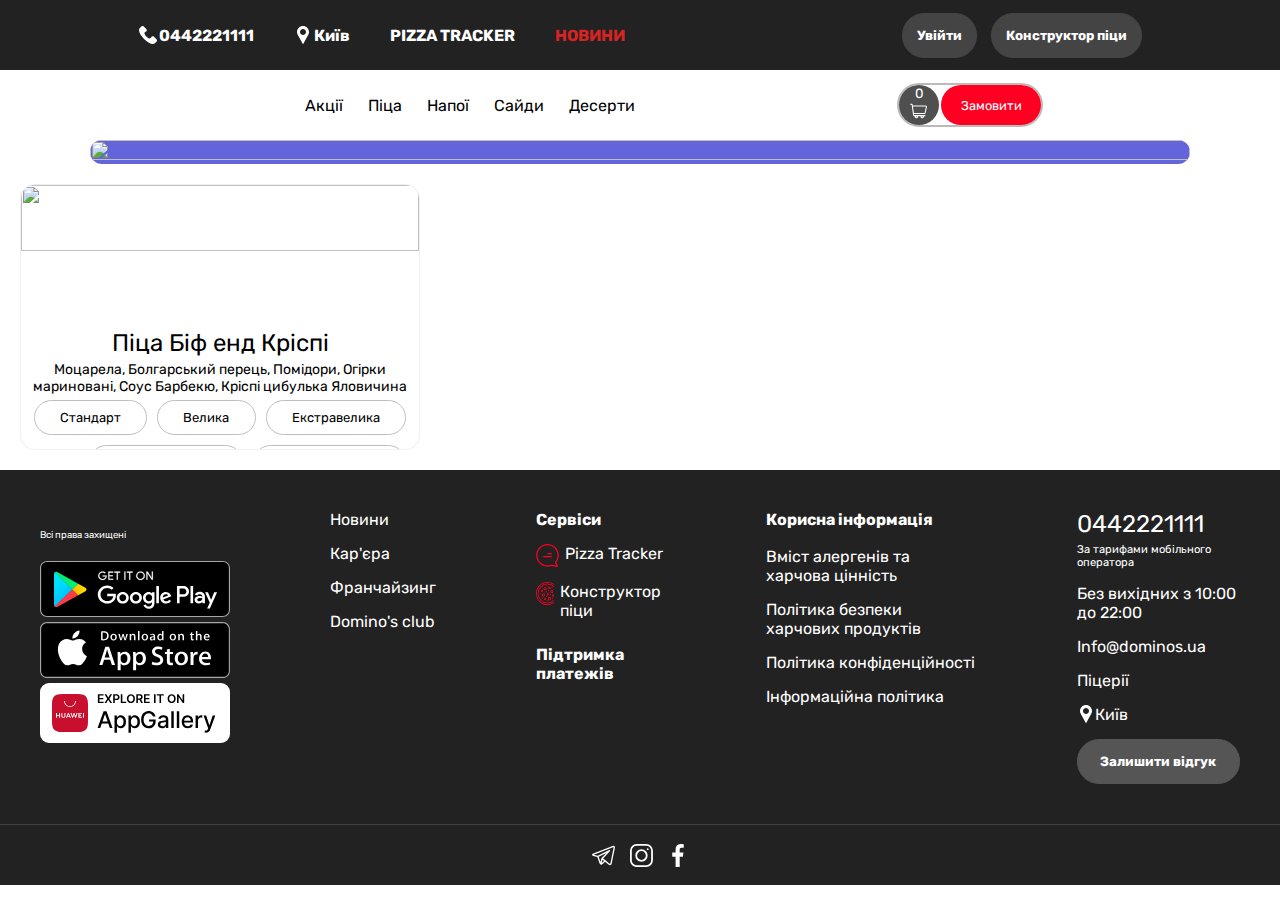
==== commit 9637dbf8: "Deleted item creator page" ====
--- a/html/index.html
+++ b/html/index.html
@@ -4,7 +4,7 @@
     <meta charset="UTF-8" />
     <meta name="viewport" content="width=device-width, initial-scale=1.0" />
     <title>Fake Domino's Pizza</title>
-    <link rel="stylesheet" href="../css/main.css" />
+    <link rel="stylesheet" href="../css/style.css" />
     <script
       src="https://code.jquery.com/jquery-3.7.1.min.js"
       integrity="sha256-/JqT3SQfawRcv/BIHPThkBvs0OEvtFFmqPF/lYI/Cxo="
@@ -167,13 +167,21 @@
               </div>
 
               <div class="dough">
-                <p>Тісто</p>
+                <p class="text-dough-bort">Тісто</p>
                 <button class="button-dough-bort">Пухке</button>
                 <button class="button-dough-bort">Тонке</button>
               </div>
-              <div class="to-cart">
-                <!-- MAKE KART -->
-                <div></div>
+              <div class="bort">
+                <p class="text-dough-bort">Борт</p>
+                <button class="button-dough-bort">Філадельфія</button>
+                <button class="button-dough-bort">Борт Хот-Дог</button>
+              </div>
+              <div class="price-cart">
+                <p class="price">314.00 грн</p>
+
+                <div class="to-cart">
+                  <!-- MAKE KART -->
+                </div>
               </div>
             </div>
           </div>
@@ -377,30 +385,60 @@
           <p>Інформаційна політика</p>
         </div>
         <div class="other-info-footer">
-          <p>0442221111</p>
-          <p>За тарифами мобільного оператора</p>
+          <div class="other-info-footer-phone-d">
+            <p class="other-info-footer-phone">0442221111</p>
+            <p class="other-info-footer-phone-2">За тарифами мобільного оператора</p>
+          </div>
           <p>Без вихідних з 10:00 до 22:00</p>
           <p>Info@dominos.ua</p>
           <p>Піцерії</p>
-          <svg
-            viewBox="0 0 12 18"
-            width="18"
-            height="18"
-            fill="none"
-            xmlns="http://www.w3.org/2000/svg"
-            color="#fff"
-          >
+          <div class="other-info-footer-location">
+            <svg
+              viewBox="0 0 12 18"
+              width="18"
+              height="18"
+              fill="none"
+              xmlns="http://www.w3.org/2000/svg"
+              color="#fff"
+            >
+              <path
+                d="M6 0C2.692 0 0 2.692 0 6c0 .993.248 1.978.72 2.851l4.952 8.956a.375.375 0 00.656 0l4.953-8.959A6.01 6.01 0 0012 6c0-3.308-2.692-6-6-6zm0 9C4.346 9 3 7.654 3 6s1.346-3 3-3 3 1.346 3 3-1.346 3-3 3z"
+                fill="currentColor"
+              ></path>
+            </svg>
+            <p>Київ</p>
+          </div>
+          <button class="other-info-footer-button">Залишити відгук</button>
+        </div>
+      </footer>
+      <div class="social-medias">
+        <svg width="23" height="23" xmlns="http://www.w3.org/2000/svg" fill="none">
+          <path
+            stroke="null"
+            fill="#fff"
+            d="M22.582 2.355a1.487 1.487 0 00-1.178-.53c-.262 0-.54.055-.824.164L1.22 9.379c-1.027.393-1.166.98-1.156 1.296.008.316.18.896 1.228 1.23l.019.005 4.015 1.15L7.5 19.27c.296.846.96 1.372 1.734 1.372.488 0 .969-.203 1.388-.59l2.484-2.288 3.604 2.9.035.03.01.006c.4.312.838.476 1.263.476.835 0 1.5-.618 1.693-1.573l3.174-15.664c.127-.629.02-1.192-.301-1.584h-.001zM6.67 12.84l7.748-3.958-4.825 5.126a.668.668 0 00-.163.299l-.93 3.767-1.83-5.235v.001zm3.044 6.224a1.27 1.27 0 01-.097.08l.864-3.494 1.57 1.263-2.339 2.151h.002zM21.569 3.672l-3.17 15.665c-.03.15-.129.498-.38.498-.124 0-.28-.067-.439-.19l-4.082-3.286-.002-.003-2.43-1.956 6.977-7.412a.67.67 0 00-.792-1.056L5.773 11.793 1.705 10.63l19.353-7.39a.983.983 0 01.346-.076c.04 0 .114.007.14.038.036.045.08.193.025.47z"
+          ></path>
+        </svg>
+        <svg width="23" height="23" xmlns="http://www.w3.org/2000/svg" fill="none">
+          <g stroke="null" fill="#fff">
             <path
-              d="M6 0C2.692 0 0 2.692 0 6c0 .993.248 1.978.72 2.851l4.952 8.956a.375.375 0 00.656 0l4.953-8.959A6.01 6.01 0 0012 6c0-3.308-2.692-6-6-6zm0 9C4.346 9 3 7.654 3 6s1.346-3 3-3 3 1.346 3 3-1.346 3-3 3z"
-              fill="currentColor"
+              d="M16.262 0H6.66A6.666 6.69 0 000 6.681v9.637A6.666 6.69 0 006.658 23h9.604a6.666 6.69 0 006.659-6.681V6.683A6.666 6.69 0 0016.262 0zm4.868 16.319a4.873 4.89 0 01-4.868 4.884H6.66a4.873 4.89 0 01-4.868-4.884V6.683A4.873 4.89 0 016.66 1.797h9.603a4.873 4.89 0 014.869 4.885v9.637h-.002z"
             ></path>
-          </svg>
-          <p>Київ</p>
-          <button>Залишити відгук</button>
-        </div>
-      </footer>
+            <path
+              d="M11.46 5.3a6.185 6.206 0 00-6.178 6.2 6.185 6.206 0 006.178 6.2 6.185 6.206 0 006.179-6.2 6.185 6.206 0 00-6.179-6.2zm0 10.602A4.393 4.408 0 017.074 11.5a4.393 4.408 0 014.386-4.402 4.393 4.408 0 014.387 4.402 4.393 4.408 0 01-4.387 4.402zm6.268-9.793a.895.898 0 100-1.797.895.898 0 000 1.797z"
+            ></path>
+          </g>
+        </svg>
+        <svg width="20" height="23" xmlns="http://www.w3.org/2000/svg" fill="none">
+          <path
+            stroke="null"
+            fill="#fff"
+            d="M13.655 3.812h2.101V.152a27.14 27.14 0 00-3.062-.163c-3.031 0-5.106 1.906-5.106 5.41v3.223H4.244v4.093h3.344v10.296h4.1V12.715h3.21l.508-4.093h-3.718V5.805c0-1.182.32-1.992 1.967-1.992v-.001z"
+          ></path>
+        </svg>
+      </div>
     </div>
 
-    <script src="../js/main.js"></script>
+    <script src="../js/script.js"></script>
   </body>
 </html>
--- a/css/style.css
+++ b/css/style.css
@@ -0,0 +1,498 @@
+@import url("https://fonts.googleapis.com/css2?family=Rubik:ital,wght@0,300;0,400;0,500;0,600;0,700;0,800;0,900;1,300;1,400;1,500;1,600;1,700;1,800;1,900&display=swap");
+
+* {
+  margin: 0;
+  padding: 0;
+  font-family: "Rubik", sans-serif;
+}
+
+body {
+  background-color: #fff;
+  height: 100vh;
+}
+
+.wrapper {
+  height: 100vh;
+  overflow-y: auto;
+}
+
+.telephone,
+.location,
+.info {
+  display: flex;
+  justify-content: center;
+  align-items: center;
+}
+
+header {
+  background-color: #222;
+
+  height: 70px;
+
+  display: flex;
+  justify-content: space-around;
+  align-items: center;
+}
+
+#telephone-img,
+#location-img {
+  margin-right: 2px;
+}
+
+#telephone,
+#location,
+#pizza-sushi-track,
+#news {
+  color: #fff;
+}
+
+#location,
+#pizza-sushi-track,
+#news,
+#telephone {
+  font-weight: bold;
+}
+
+#pizza-sushi-track-a,
+#news-a {
+  text-decoration: none;
+}
+
+.telephone,
+.location,
+.pizza-sushi-track {
+  margin-right: 40px;
+}
+
+#login {
+  margin-right: 10px;
+}
+
+#news {
+  color: #d52424;
+}
+
+#login,
+#item-creator {
+  border: 1px solid #444;
+  border-radius: 22px;
+
+  color: #fff;
+  font-weight: bold;
+
+  background-color: #444;
+
+  padding: 14px;
+
+  cursor: pointer;
+
+  transition: background-color 0.3s ease, border 0.3s ease;
+}
+
+#login:hover,
+#item-creator:hover {
+  background-color: #555;
+  border: 1px solid #555;
+}
+
+.stick {
+  background-color: #fff;
+  height: 70px;
+  position: sticky;
+  top: 0;
+  z-index: 10;
+
+  display: flex;
+  align-items: center;
+}
+
+.image-sticky-wrapper {
+  display: flex;
+  align-items: center;
+  justify-content: center;
+  height: 62px;
+  width: 215px;
+}
+
+.image-sticky {
+  width: 70%;
+  height: auto;
+  margin-bottom: 15px;
+}
+
+.sticky-text {
+  flex: 1;
+  height: 100%;
+
+  margin-left: 40px;
+
+  display: flex;
+  align-items: center;
+  justify-content: space-evenly;
+}
+
+.sticky-text-animation {
+  display: inline-block;
+
+  cursor: pointer;
+
+  transition: transform 0.3s ease;
+}
+
+.sticky-text-animation:hover {
+  transform: scale(1.1);
+}
+
+.cart {
+  flex: 1;
+
+  display: flex;
+  align-items: center;
+  justify-content: center;
+}
+
+.cart-positioning {
+  display: flex;
+  align-items: center;
+  justify-content: center;
+
+  border: 2px solid #bababa;
+  border-radius: 32px;
+}
+
+.cart-img {
+  height: 40px;
+  width: 40px;
+
+  background-color: #4f4f4f;
+
+  border-radius: 32px;
+
+  margin-right: 2px;
+
+  border: none;
+
+  cursor: pointer;
+}
+
+#cart-img-text {
+  color: #fff;
+}
+
+.button-cart-img {
+  margin-left: 2px;
+}
+
+.cart-order {
+  height: 40px;
+  width: 100px;
+
+  border-radius: 32px;
+
+  background-color: #fe0021;
+
+  font-size: 0.8rem;
+  color: #fff;
+
+  border: none;
+
+  cursor: pointer;
+
+  transition: background-color 0.3s ease;
+}
+
+.cart-order:hover {
+  background-color: #be171b;
+}
+
+.wrapper-slider {
+  width: 1100px;
+  overflow: hidden;
+  margin: 0 auto;
+  border-radius: 40px;
+}
+
+.slider {
+  display: flex;
+  transition: transform 1s ease-in-out;
+}
+
+.carousel-item {
+  width: 100%;
+  flex-shrink: 0;
+  background-color: rgb(101, 101, 219);
+  height: 100%;
+  display: flex;
+  justify-content: center;
+  align-items: center;
+}
+
+.grid {
+  display: grid;
+  grid-template-columns: repeat(auto-fill, minmax(350px, 1fr)); /* Adjust as needed */
+  grid-template-rows: repeat(auto-fill, 1fr);
+  gap: 20px;
+  height: 100%;
+
+  margin: 20px;
+}
+
+.item {
+  background-color: #fff;
+  border: 1px solid rgba(0, 0, 0, 0.06);
+  border-radius: 15px;
+
+  overflow: hidden;
+
+  transition: box-shadow 0.25s ease 0s;
+}
+
+.item:hover {
+  box-shadow: rgba(0, 0, 0, 0.17) 0px 4px 28px;
+}
+
+.pizza-information {
+  text-align: center;
+  padding: 8px;
+}
+
+.pizza {
+  height: 50%;
+  width: 100%;
+
+  object-fit: cover;
+}
+
+.title {
+  font-size: 24px;
+  line-height: 36px;
+}
+
+.under-title {
+  font-size: 14px;
+}
+
+.button-pizza {
+  display: flex;
+}
+
+.button {
+  border: 1px solid rgb(190, 190, 190);
+  border-radius: 22px;
+
+  background-color: #fff;
+
+  flex-grow: 1;
+
+  font-size: 13px;
+
+  margin: 5px;
+
+  height: 35px;
+
+  display: flex;
+  justify-content: center;
+  align-items: center;
+}
+
+.dough {
+  display: flex;
+}
+
+.dough > p {
+  display: flex;
+  align-items: center;
+  justify-content: center;
+
+  font-size: 13px;
+  margin-right: 5px;
+}
+
+.button-dough-bort {
+  border: 1px solid rgb(190, 190, 190);
+  border-radius: 22px;
+
+  background-color: #fff;
+
+  flex: 1 1 0%;
+
+  font-size: 13px;
+
+  margin: 5px;
+
+  height: 35px;
+
+  display: flex;
+  justify-content: center;
+  align-items: center;
+}
+
+.bort {
+  display: flex;
+}
+
+.bort > p {
+  display: flex;
+  align-items: center;
+  justify-content: center;
+
+  font-size: 13px;
+  margin-right: 5px;
+}
+
+.text-dough-bort {
+  width: 50px;
+  align-self: center;
+}
+
+main {
+  overflow: hidden;
+}
+
+footer {
+  background-color: #222;
+
+  display: flex;
+  justify-content: center;
+
+  padding: 40px;
+  gap: 100px;
+}
+
+.download-app-text {
+  margin-bottom: 20px;
+}
+
+.download-app-img {
+  width: 200px;
+  margin-bottom: 10px;
+}
+
+#download-app-text {
+  color: #fff;
+  font-size: 0.6rem;
+}
+
+.download-app-icons {
+  display: flex;
+  justify-content: center;
+  flex-direction: column;
+
+  gap: 5px;
+}
+
+.news-footer {
+  display: flex;
+  flex-direction: column;
+
+  gap: 15px;
+}
+
+.news-footer-text {
+  color: #fff;
+}
+
+.services {
+  display: flex;
+  flex-direction: column;
+
+  gap: 15px;
+
+  color: #fff;
+}
+
+#services,
+#services-payment-text {
+  font-weight: bold;
+}
+
+.services-other,
+.services-other-2 {
+  display: flex;
+  gap: 6px;
+}
+
+.services-other-2 {
+  margin-bottom: 10px;
+}
+
+#services-payment-text {
+  margin-bottom: 5px;
+}
+
+.services-payment-img {
+  width: 50px;
+}
+
+.services-payment-img-margin {
+  margin-right: 20px;
+}
+
+.useful-info {
+  color: #fff;
+
+  display: flex;
+  flex-direction: column;
+  gap: 15px;
+}
+
+.useful-info-text {
+  font-weight: bold;
+  margin-bottom: 3px;
+}
+
+.other-info-footer {
+  color: #fff;
+
+  display: flex;
+  flex-direction: column;
+  gap: 15px;
+}
+
+.other-info-footer-phone {
+  font-size: 1.5rem;
+  margin-bottom: 5px;
+}
+
+.other-info-footer-phone-2 {
+  font-size: 0.7rem;
+}
+
+.other-info-footer-location {
+  display: flex;
+}
+
+.other-info-footer-button {
+  border: 1px solid #444;
+  border-radius: 22px;
+
+  color: #fff;
+  font-weight: bold;
+
+  background-color: #444;
+
+  padding: 14px;
+
+  cursor: pointer;
+
+  transition: background-color 0.3s ease, border 0.3s ease;
+}
+
+.other-info-footer-button {
+  background-color: #555;
+  border: 1px solid #555;
+}
+
+.social-medias {
+  height: 60px;
+
+  background-color: #222;
+
+  display: flex;
+  justify-content: center;
+  align-items: center;
+
+  gap: 15px;
+
+  border-top: 1px solid rgba(255, 255, 255, 0.15);
+}
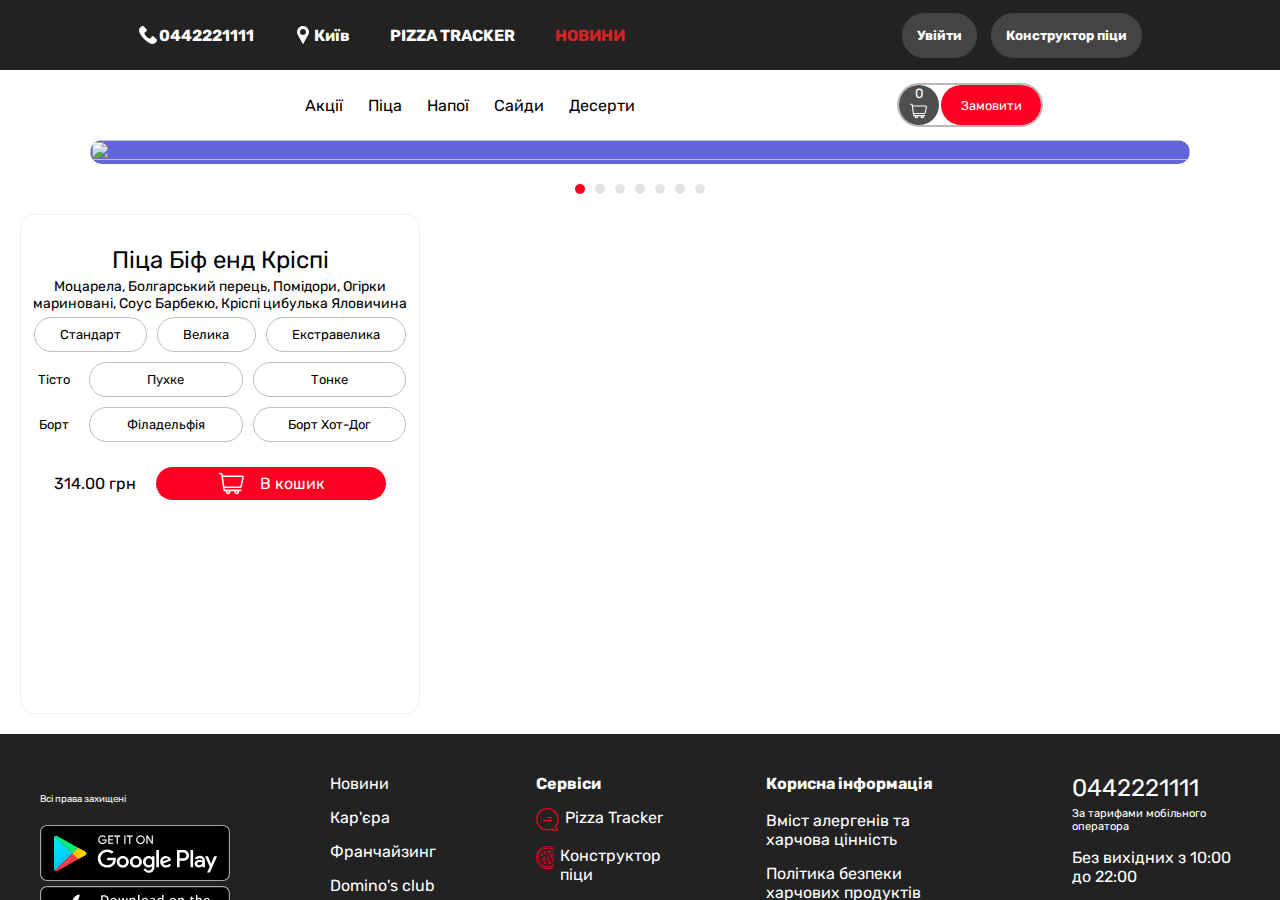
==== commit 048226eb: "Major changes" ====
--- a/html/index.html
+++ b/html/index.html
@@ -147,6 +147,15 @@
             />
           </div>
         </div>
+        <div class="slider-dots">
+          <div class="dot dot-active"></div>
+          <div class="dot"></div>
+          <div class="dot"></div>
+          <div class="dot"></div>
+          <div class="dot"></div>
+          <div class="dot"></div>
+          <div class="dot"></div>
+        </div>
         <div class="grid">
           <div class="item">
             <img
@@ -180,7 +189,20 @@
                 <p class="price">314.00 грн</p>
 
                 <div class="to-cart">
-                  <!-- MAKE KART -->
+                  <svg
+                    width="33"
+                    height="33"
+                    viewBox="0 0 33 26"
+                    fill="none"
+                    xmlns="http://www.w3.org/2000/svg"
+                    class="to-cart-svg"
+                  >
+                    <path
+                      d="M27.562 4.763a1.96 1.96 0 00-1.531-.732H4.689l-.19-1.366A1.977 1.977 0 002.548.97H.874a.875.875 0 000 1.75h1.673a.22.22 0 01.217.188l2.362 16.928a1.977 1.977 0 001.95 1.696h.948a2.628 2.628 0 002.475 3.5 2.628 2.628 0 002.474-3.5h4.676a2.628 2.628 0 002.474 3.5 2.628 2.628 0 002.475-3.5h1.9a.875.875 0 000-1.75H7.078a.22.22 0 01-.217-.188l-.218-1.562h17.232a1.98 1.98 0 001.925-1.556l2.157-10.062a1.96 1.96 0 00-.394-1.65zM11.375 22.406a.876.876 0 01-1.75 0 .876.876 0 011.75 0zm9.625 0a.876.876 0 01-1.75 0 .876.876 0 011.75 0zm5.245-16.36l-2.157 10.062a.22.22 0 01-.214.173H6.398l-1.465-10.5H26.03c.086 0 .14.044.17.081.03.038.062.1.044.184z"
+                      fill="#fff"
+                    ></path>
+                  </svg>
+                  <p>В кошик</p>
                 </div>
               </div>
             </div>
@@ -408,7 +430,10 @@
             </svg>
             <p>Київ</p>
           </div>
-          <button class="other-info-footer-button">Залишити відгук</button>
+          <div class="other-info-footer-button-wrapper">
+            <button class="other-info-footer-button">Залишити відгук</button>
+            <button class="other-info-footer-button-2" onclick="miniGame()">Міні гра</button>
+          </div>
         </div>
       </footer>
       <div class="social-medias">
--- a/css/style.css
+++ b/css/style.css
@@ -208,7 +208,10 @@
 .wrapper-slider {
   width: 1100px;
   overflow: hidden;
+
   margin: 0 auto;
+  margin-bottom: 20px;
+
   border-radius: 40px;
 }
 
@@ -218,20 +221,49 @@
 }
 
 .carousel-item {
+  height: 100%;
   width: 100%;
+
+  display: flex;
+  justify-content: center;
+  align-items: center;
   flex-shrink: 0;
+
+  border-radius: 40px;
+
   background-color: rgb(101, 101, 219);
-  height: 100%;
-  display: flex;
-  justify-content: center;
-  align-items: center;
+}
+
+.slider-dots {
+  display: flex;
+  align-items: center;
+  justify-content: center;
+
+  gap: 10px;
+}
+
+.dot {
+  height: 10px;
+  width: 10px;
+
+  background-color: #e3e3e3;
+
+  border-radius: 100px;
+
+  cursor: pointer;
+}
+
+.dot-active {
+  background-color: #fe0021;
 }
 
 .grid {
   display: grid;
   grid-template-columns: repeat(auto-fill, minmax(350px, 1fr)); /* Adjust as needed */
-  grid-template-rows: repeat(auto-fill, 1fr);
+  grid-template-rows: repeat(auto-fill, minmax(500px, 1fr));
+
   gap: 20px;
+
   height: 100%;
 
   margin: 20px;
@@ -257,7 +289,6 @@
 }
 
 .pizza {
-  height: 50%;
   width: 100%;
 
   object-fit: cover;
@@ -329,6 +360,7 @@
 
 .bort {
   display: flex;
+  margin-bottom: 20px;
 }
 
 .bort > p {
@@ -345,6 +377,32 @@
   align-self: center;
 }
 
+.price-cart {
+  display: flex;
+  align-items: center;
+  justify-content: center;
+}
+
+.to-cart {
+  display: flex;
+  align-items: center;
+  justify-content: center;
+
+  width: 60%;
+
+  background-color: #fe0021;
+  color: #fff;
+
+  border-radius: 100px;
+
+  margin-left: 20px;
+}
+
+.to-cart-svg {
+  margin-right: 10px;
+  transform: scale(0.9);
+}
+
 main {
   overflow: hidden;
 }
@@ -462,6 +520,11 @@
   display: flex;
 }
 
+.other-info-footer-button-wrapper {
+  display: flex;
+  gap: 10px;
+}
+
 .other-info-footer-button {
   border: 1px solid #444;
   border-radius: 22px;
@@ -478,11 +541,36 @@
   transition: background-color 0.3s ease, border 0.3s ease;
 }
 
-.other-info-footer-button {
+.other-info-footer-button:hover {
   background-color: #555;
   border: 1px solid #555;
 }
 
+.other-info-footer-button-2 {
+  border: 1px solid #444;
+  border-radius: 22px;
+
+  flex: 20%;
+
+  width: 40%;
+
+  color: #fff;
+  font-weight: bold;
+
+  background-color: #444;
+
+  padding: 14px;
+
+  cursor: pointer;
+
+  transition: background-color 0.3s ease, border 0.3s ease;
+}
+
+.other-info-footer-button-2:hover {
+  background-color: #555;
+  border: 1px solid #555;
+}
+
 .social-medias {
   height: 60px;
 
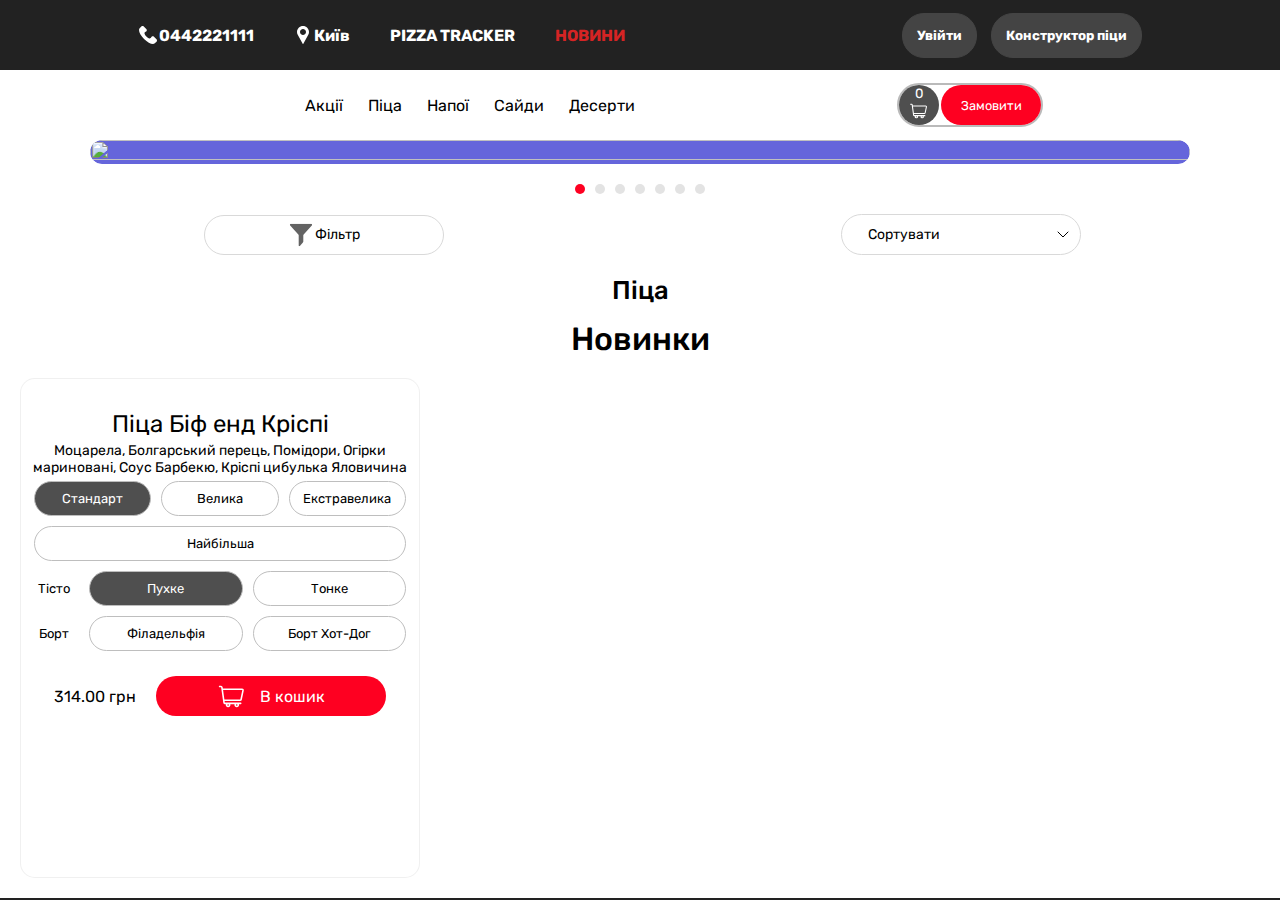
==== commit 105e8d2d: "Major changes" ====
--- a/html/index.html
+++ b/html/index.html
@@ -156,6 +156,46 @@
           <div class="dot"></div>
           <div class="dot"></div>
         </div>
+        <div class="filter-sort">
+          <button class="filter">
+            <svg
+              width="28"
+              height="28"
+              fill="none"
+              xmlns="http://www.w3.org/2000/svg"
+              class="filter-svg"
+            >
+              <path
+                d="M10.665 13.231c.294.32.455.738.455 1.17v12.732c0 .767.925 1.155 1.472.617l3.552-4.07c.475-.571.737-.853.737-1.418v-7.859c0-.432.164-.85.455-1.17L27.528 2.176c.764-.83.176-2.175-.953-2.175H1.426C.297 0-.294 1.342.473 2.175L10.665 13.23z"
+                fill="#000"
+                fill-opacity="0.61"
+              ></path>
+            </svg>
+            <p>Фільтр</p>
+          </button>
+          <button class="sort">
+            <p class="sort-text">Сортувати</p>
+            <svg
+              viewBox="0 0 12 7"
+              fill="none"
+              xmlns="http://www.w3.org/2000/svg"
+              class="sort-arrow"
+            >
+              <path
+                d="M1 1l5 5 5-5"
+                stroke="currentColor"
+                stroke-linecap="round"
+                stroke-linejoin="round"
+              ></path>
+            </svg>
+          </button>
+        </div>
+        <div class="title-pizza">
+          <p>Піца</p>
+        </div>
+        <div class="new-pizza">
+          <p>Новинки</p>
+        </div>
         <div class="grid">
           <div class="item">
             <img
@@ -169,21 +209,24 @@
                 Моцарела, Болгарський перець, Помідори, Огірки мариновані, Соус Барбекю, Кріспі
                 цибулька Яловичина
               </p>
-              <div class="button-pizza">
-                <button class="button">Стандарт</button>
+              <div class="button-pizza button-group">
+                <button class="button button-active">Стандарт</button>
                 <button class="button">Велика</button>
                 <button class="button">Екстравелика</button>
+                <button class="button">Найбільша</button>
               </div>
 
-              <div class="dough">
-                <p class="text-dough-bort">Тісто</p>
-                <button class="button-dough-bort">Пухке</button>
-                <button class="button-dough-bort">Тонке</button>
-              </div>
-              <div class="bort">
-                <p class="text-dough-bort">Борт</p>
-                <button class="button-dough-bort">Філадельфія</button>
-                <button class="button-dough-bort">Борт Хот-Дог</button>
+              <div class="button-group">
+                <div class="dough">
+                  <p class="text-dough-bort">Тісто</p>
+                  <button class="button button-active">Пухке</button>
+                  <button class="button">Тонке</button>
+                </div>
+                <div class="bort">
+                  <p class="text-dough-bort">Борт</p>
+                  <button class="button">Філадельфія</button>
+                  <button class="button">Борт Хот-Дог</button>
+                </div>
               </div>
               <div class="price-cart">
                 <p class="price">314.00 грн</p>
--- a/css/style.css
+++ b/css/style.css
@@ -240,6 +240,8 @@
   justify-content: center;
 
   gap: 10px;
+
+  margin-bottom: 20px;
 }
 
 .dot {
@@ -255,6 +257,100 @@
 
 .dot-active {
   background-color: #fe0021;
+}
+
+.filter-sort {
+  display: flex;
+  align-items: center;
+  justify-content: space-around;
+
+  margin-bottom: 20px;
+}
+
+.filter {
+  width: 240px;
+
+  padding: 5px;
+  margin-left: 5px;
+
+  display: flex;
+  align-items: center;
+  justify-content: center;
+
+  background-color: #fff;
+
+  border: 1px solid #d9d9d9;
+  border-radius: 85px;
+
+  font-size: 14px;
+
+  cursor: pointer;
+
+  transition: border-color 0.3s ease;
+}
+
+.filter-svg {
+  transform: scale(0.8);
+}
+
+.filter:hover {
+  border-color: #4f4f4f;
+}
+
+.sort {
+  width: 240px;
+
+  padding: 11px;
+
+  display: flex;
+  align-items: center;
+  justify-content: center;
+
+  background-color: #fff;
+
+  border: 1px solid #d9d9d9;
+  border-radius: 85px;
+
+  font-size: 14px;
+
+  transition: border-color 0.3s ease;
+}
+
+.sort-text {
+  display: flex;
+  flex: 1 1 0%;
+  justify-content: start;
+
+  padding-left: 15px;
+}
+
+.sort-arrow {
+  width: 12px;
+  height: 7px;
+}
+
+.sort:hover {
+  border-color: #4f4f4f;
+}
+
+.title-pizza {
+  display: flex;
+  align-items: center;
+  justify-content: center;
+
+  font-size: 1.6rem;
+  font-weight: 500;
+
+  margin-bottom: 15px;
+}
+
+.new-pizza {
+  display: flex;
+  align-items: center;
+  justify-content: center;
+
+  font-size: 2rem;
+  font-weight: 500;
 }
 
 .grid {
@@ -305,10 +401,11 @@
 
 .button-pizza {
   display: flex;
+  flex-wrap: wrap;
 }
 
 .button {
-  border: 1px solid rgb(190, 190, 190);
+  border: 1px solid #bebebe;
   border-radius: 22px;
 
   background-color: #fff;
@@ -320,10 +417,18 @@
   margin: 5px;
 
   height: 35px;
-
-  display: flex;
-  justify-content: center;
-  align-items: center;
+  width: calc(33.33% - 10px);
+
+  display: flex;
+  justify-content: center;
+  align-items: center;
+
+  cursor: pointer;
+}
+
+.button-active {
+  background-color: #4f4f4f !important;
+  color: #fff !important;
 }
 
 .dough {
@@ -337,25 +442,6 @@
 
   font-size: 13px;
   margin-right: 5px;
-}
-
-.button-dough-bort {
-  border: 1px solid rgb(190, 190, 190);
-  border-radius: 22px;
-
-  background-color: #fff;
-
-  flex: 1 1 0%;
-
-  font-size: 13px;
-
-  margin: 5px;
-
-  height: 35px;
-
-  display: flex;
-  justify-content: center;
-  align-items: center;
 }
 
 .bort {
@@ -389,6 +475,7 @@
   justify-content: center;
 
   width: 60%;
+  height: 40px;
 
   background-color: #fe0021;
   color: #fff;
@@ -396,6 +483,14 @@
   border-radius: 100px;
 
   margin-left: 20px;
+
+  cursor: pointer;
+
+  transition: background-color 0.3s ease;
+}
+
+.to-cart:hover {
+  background-color: #be171b;
 }
 
 .to-cart-svg {
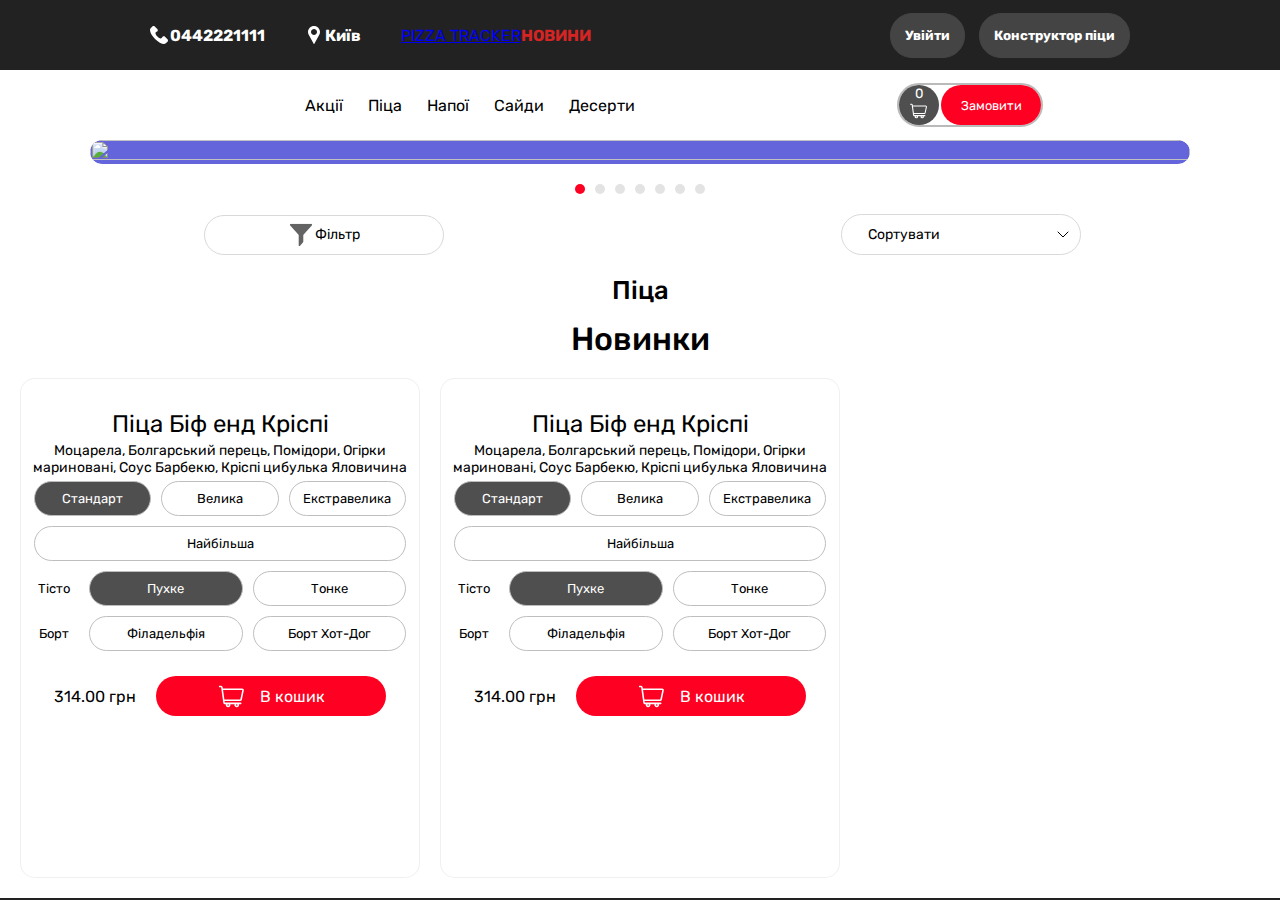
==== commit 82fcd4c7: "Major changes" ====
--- a/html/index.html
+++ b/html/index.html
@@ -5,6 +5,7 @@
     <meta name="viewport" content="width=device-width, initial-scale=1.0" />
     <title>Fake Domino's Pizza</title>
     <link rel="stylesheet" href="../css/style.css" />
+    <link href="https://dominos.ua/favicon.ico" rel="shortcut icon" />
     <script
       src="https://code.jquery.com/jquery-3.7.1.min.js"
       integrity="sha256-/JqT3SQfawRcv/BIHPThkBvs0OEvtFFmqPF/lYI/Cxo="
@@ -49,9 +50,9 @@
             <p id="location">Київ</p>
           </div>
 
-          <div class="pizza-sushi-track">
+          <div class="pizza-track">
             <!-- MAKE ANCHOR TO THE TRACKER PAGE -->
-            <a href="#" id="pizza-sushi-track-a"><p id="pizza-sushi-track">PIZZA TRACKER</p></a>
+            <a href="#" id="pizza-track-a"><p id="pizza-track">PIZZA TRACKER</p></a>
           </div>
 
           <div class="news">
@@ -148,13 +149,13 @@
           </div>
         </div>
         <div class="slider-dots">
-          <div class="dot dot-active"></div>
-          <div class="dot"></div>
-          <div class="dot"></div>
-          <div class="dot"></div>
-          <div class="dot"></div>
-          <div class="dot"></div>
-          <div class="dot"></div>
+          <div id="dot0" class="dot dot-active"></div>
+          <div id="dot1" class="dot"></div>
+          <div id="dot2" class="dot"></div>
+          <div id="dot3" class="dot"></div>
+          <div id="dot4" class="dot"></div>
+          <div id="dot5" class="dot"></div>
+          <div id="dot6" class="dot"></div>
         </div>
         <div class="filter-sort">
           <button class="filter">
@@ -197,7 +198,7 @@
           <p>Новинки</p>
         </div>
         <div class="grid">
-          <div class="item">
+          <div class="item" id="item1">
             <img
               src="https://dominos.ua/_next/image/?url=https%3A%2F%2Fmedia-v3.dominos.ua%2FProducts%2FPitsa%2FPitsy%2FbeefandCrispy%2Fnew%2Fbeefandcrispy-pieces.webp&w=480&q=75"
               alt=""
@@ -210,17 +211,70 @@
                 цибулька Яловичина
               </p>
               <div class="button-pizza button-group">
-                <button class="button button-active">Стандарт</button>
-                <button class="button">Велика</button>
-                <button class="button">Екстравелика</button>
-                <button class="button">Найбільша</button>
+                <button class="button button-active button-smaller">Стандарт</button>
+                <button class="button button-smaller">Велика</button>
+                <button class="button button-smaller">Екстравелика</button>
+                <button class="button button-largest">Найбільша</button>
               </div>
 
-              <div class="button-group">
+              <div class="button-group button-group-dough">
                 <div class="dough">
                   <p class="text-dough-bort">Тісто</p>
-                  <button class="button button-active">Пухке</button>
-                  <button class="button">Тонке</button>
+                  <button class="button button-active button-fluff">Пухке</button>
+                  <button class="button button-thin">Тонке</button>
+                </div>
+                <div class="bort">
+                  <p class="text-dough-bort">Борт</p>
+                  <button class="button">Філадельфія</button>
+                  <button class="button">Борт Хот-Дог</button>
+                </div>
+              </div>
+              <div class="price-cart">
+                <p class="price">314.00 грн</p>
+
+                <div class="to-cart">
+                  <svg
+                    width="33"
+                    height="33"
+                    viewBox="0 0 33 26"
+                    fill="none"
+                    xmlns="http://www.w3.org/2000/svg"
+                    class="to-cart-svg"
+                  >
+                    <path
+                      d="M27.562 4.763a1.96 1.96 0 00-1.531-.732H4.689l-.19-1.366A1.977 1.977 0 002.548.97H.874a.875.875 0 000 1.75h1.673a.22.22 0 01.217.188l2.362 16.928a1.977 1.977 0 001.95 1.696h.948a2.628 2.628 0 002.475 3.5 2.628 2.628 0 002.474-3.5h4.676a2.628 2.628 0 002.474 3.5 2.628 2.628 0 002.475-3.5h1.9a.875.875 0 000-1.75H7.078a.22.22 0 01-.217-.188l-.218-1.562h17.232a1.98 1.98 0 001.925-1.556l2.157-10.062a1.96 1.96 0 00-.394-1.65zM11.375 22.406a.876.876 0 01-1.75 0 .876.876 0 011.75 0zm9.625 0a.876.876 0 01-1.75 0 .876.876 0 011.75 0zm5.245-16.36l-2.157 10.062a.22.22 0 01-.214.173H6.398l-1.465-10.5H26.03c.086 0 .14.044.17.081.03.038.062.1.044.184z"
+                      fill="#fff"
+                    ></path>
+                  </svg>
+                  <p>В кошик</p>
+                </div>
+              </div>
+            </div>
+          </div>
+          <div class="item" id="item2">
+            <img
+              src="https://dominos.ua/_next/image/?url=https%3A%2F%2Fmedia-v3.dominos.ua%2FProducts%2FPitsa%2FPitsy%2FbeefandCrispy%2Fnew%2Fbeefandcrispy-pieces.webp&w=480&q=75"
+              alt=""
+              class="pizza"
+            />
+            <div class="pizza-information">
+              <p class="title">Піца Біф енд Кріспі</p>
+              <p class="under-title">
+                Моцарела, Болгарський перець, Помідори, Огірки мариновані, Соус Барбекю, Кріспі
+                цибулька Яловичина
+              </p>
+              <div class="button-pizza button-group">
+                <button class="button button-active button-smaller">Стандарт</button>
+                <button class="button button-smaller">Велика</button>
+                <button class="button button-smaller">Екстравелика</button>
+                <button class="button button-largest">Найбільша</button>
+              </div>
+
+              <div class="button-group button-group-dough">
+                <div class="dough">
+                  <p class="text-dough-bort">Тісто</p>
+                  <button class="button button-active button-fluff">Пухке</button>
+                  <button class="button button-thin">Тонке</button>
                 </div>
                 <div class="bort">
                   <p class="text-dough-bort">Борт</p>
--- a/css/style.css
+++ b/css/style.css
@@ -467,6 +467,8 @@
   display: flex;
   align-items: center;
   justify-content: center;
+
+  margin-bottom: 10px;
 }
 
 .to-cart {
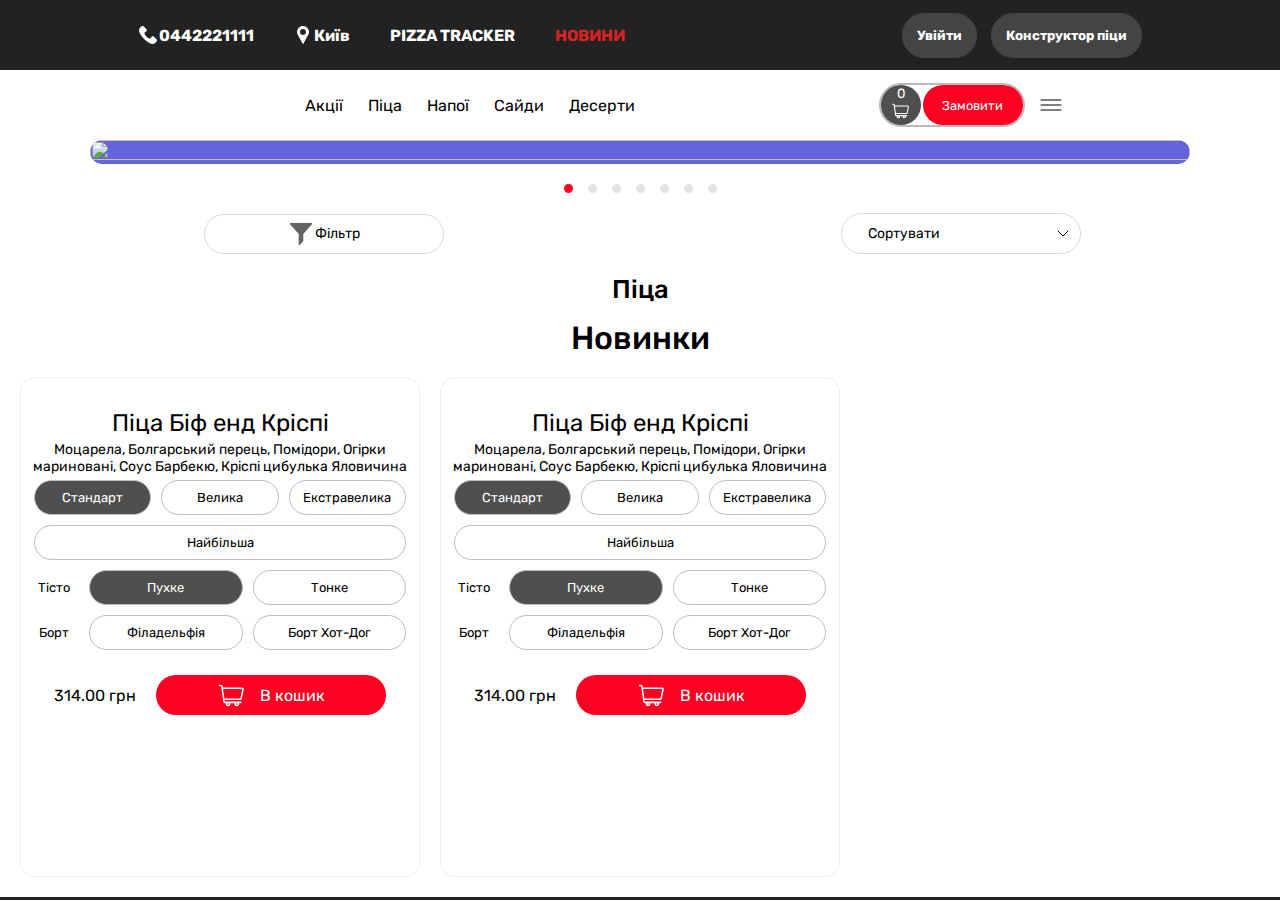
==== commit e07c7bbb: "Made adaptive" ====
--- a/html/index.html
+++ b/html/index.html
@@ -105,6 +105,95 @@
               <p>Замовити</p>
             </button>
           </div>
+          <div class="burger">
+            <svg
+              width="22"
+              height="12"
+              fill="none"
+              xmlns="http://www.w3.org/2000/svg"
+              class="burger-btn"
+            >
+              <path d="M21 1H1m20 5H1m20 5H1" stroke="currentColor" stroke-linecap="round"></path>
+            </svg>
+          </div>
+        </div>
+      </div>
+
+      <div class="stick-small">
+        <div class="stick-small-info">
+          <div class="stick-small-burger">
+            <svg width="22" height="12" fill="none" xmlns="http://www.w3.org/2000/svg" color="#fff">
+              <path d="M21 1H1m20 5H1m20 5H1" stroke="currentColor" stroke-linecap="round"></path>
+            </svg>
+          </div>
+          <div class="stick-small-logo-location">
+            <svg
+              width="32"
+              height="33"
+              fill="none"
+              xmlns="http://www.w3.org/2000/svg"
+              class="stick-small-logo"
+            >
+              <path
+                d="M31.451 12.635l-8.282 8.282-10.537 10.537a1.873 1.873 0 01-2.657 0l-8.426-8.426a1.882 1.882 0 010-2.657l11.754-11.76 7.065-7.06A1.874 1.874 0 0121.7 1c.503 0 .977.198 1.331.552l8.42 8.42a1.89 1.89 0 010 2.663z"
+                fill="#fff"
+              ></path>
+              <path
+                fill-rule="evenodd"
+                clip-rule="evenodd"
+                d="M30.858 12.04l-9.11 9.105-9.89-9.89 9.104-9.104a1.035 1.035 0 011.47 0l8.426 8.42a1.046 1.046 0 010 1.47zm-6.694-.76a2.43 2.43 0 00-.713-1.722 2.435 2.435 0 00-3.455 0 2.443 2.443 0 000 3.448c.48.474 1.104.714 1.728.714.623 0 1.247-.24 1.727-.714a2.443 2.443 0 00.713-1.727z"
+                fill="#E41837"
+              ></path>
+              <path
+                fill-rule="evenodd"
+                clip-rule="evenodd"
+                d="M11.246 11.861l9.896 9.896-9.104 9.103c-.204.204-.468.3-.738.3-.264 0-.527-.096-.731-.3l-8.42-8.426a1.035 1.035 0 010-1.469l9.097-9.104zm-1.097 9.8a2.43 2.43 0 00-.714-1.722 2.419 2.419 0 00-1.727-.713c-.624 0-1.247.234-1.721.713a2.409 2.409 0 00-.714 1.728c0 .617.234 1.247.714 1.72a2.43 2.43 0 001.721.715c.624 0 1.247-.24 1.727-.714a2.444 2.444 0 00.714-1.727zm2.279.102c0 .623.24 1.247.72 1.72a2.43 2.43 0 001.72.715c.624 0 1.248-.24 1.728-.714a2.443 2.443 0 000-3.448 2.454 2.454 0 00-1.727-.714 2.43 2.43 0 00-1.721.713c-.48.48-.72 1.104-.72 1.728z"
+                fill="#0078AD"
+              ></path>
+              <path
+                d="M16.44 30.476v-1.193H16V29h1.178v.283h-.424v1.193h-.314zM18.654 30.476v-1.068l-.408 1.068h-.141l-.409-1.068v1.068h-.314V29h.44l.345.927.362-.927h.44v1.476h-.315z"
+                fill="#0078AD"
+              ></path>
+            </svg>
+            <div class="location-small">
+              <svg
+                viewBox="0 0 12 18"
+                fill="#fff"
+                width="18"
+                height="18"
+                xmlns="http://www.w3.org/2000/svg"
+                color="#fff"
+                id="location-img"
+              >
+                <path
+                  d="M6 0C2.692 0 0 2.692 0 6c0 .993.248 1.978.72 2.851l4.952 8.956a.375.375 0 00.656 0l4.953-8.959A6.01 6.01 0 0012 6c0-3.308-2.692-6-6-6zm0 9C4.346 9 3 7.654 3 6s1.346-3 3-3 3 1.346 3 3-1.346 3-3 3z"
+                  fill="currentColor"
+                ></path>
+              </svg>
+              <p id="location">Київ</p>
+            </div>
+          </div>
+          <button class="cart-img-small">
+            <svg
+              width="20"
+              height="20"
+              viewBox="0 0 33 26"
+              fill="none"
+              xmlns="http://www.w3.org/2000/svg"
+            >
+              <path
+                d="M27.562 4.763a1.96 1.96 0 00-1.531-.732H4.689l-.19-1.366A1.977 1.977 0 002.548.97H.874a.875.875 0 000 1.75h1.673a.22.22 0 01.217.188l2.362 16.928a1.977 1.977 0 001.95 1.696h.948a2.628 2.628 0 002.475 3.5 2.628 2.628 0 002.474-3.5h4.676a2.628 2.628 0 002.474 3.5 2.628 2.628 0 002.475-3.5h1.9a.875.875 0 000-1.75H7.078a.22.22 0 01-.217-.188l-.218-1.562h17.232a1.98 1.98 0 001.925-1.556l2.157-10.062a1.96 1.96 0 00-.394-1.65zM11.375 22.406a.876.876 0 01-1.75 0 .876.876 0 011.75 0zm9.625 0a.876.876 0 01-1.75 0 .876.876 0 011.75 0zm5.245-16.36l-2.157 10.062a.22.22 0 01-.214.173H6.398l-1.465-10.5H26.03c.086 0 .14.044.17.081.03.038.062.1.044.184z"
+                fill="#fff"
+              ></path>
+            </svg>
+          </button>
+        </div>
+        <div class="stick-small-var">
+          <p class="sticky-text-animation">Акції</p>
+          <p class="sticky-text-animation">Піца</p>
+          <p class="sticky-text-animation">Напої</p>
+          <p class="sticky-text-animation">Сайди</p>
+          <p class="sticky-text-animation">Десерти</p>
         </div>
       </div>
 
@@ -447,7 +536,13 @@
         <div class="services">
           <p id="services">Сервіси</p>
           <div class="services-other">
-            <svg width="23" height="23" fill="none" xmlns="http://www.w3.org/2000/svg">
+            <svg
+              width="23"
+              height="23"
+              fill="none"
+              xmlns="http://www.w3.org/2000/svg"
+              class="services-other-svg"
+            >
               <path
                 d="M11.448 0c.006.006.018.006.037.006 6.236 0 11.308 5.072 11.308 11.308 0 2.545-.869 5.016-2.459 7.007l1.646 3.82a.613.613 0 01-.32.808.626.626 0 01-.352.043l-6.033-1.06c-1.208.437-2.477.66-3.76.653C5.28 22.585.209 17.513.209 11.277.195 5.06 5.23.007 11.448 0zm.062 21.359a9.889 9.889 0 003.481-.635.59.59 0 01.327-.03l5.078.887-1.344-3.125a.62.62 0 01.099-.647 9.852 9.852 0 001.713-2.847c.456-1.164.69-2.403.69-3.654 0-5.558-4.523-10.076-10.075-10.076C5.939 1.22 1.44 5.7 1.434 11.24v.037c0 5.565 4.523 10.082 10.076 10.082z"
                 fill="#FE0021"
@@ -466,6 +561,7 @@
               fill="none"
               xmlns="http://www.w3.org/2000/svg"
               color="#fe0021"
+              class="services-other-svg"
             >
               <path
                 d="M19.632 3.368A11.425 11.425 0 0011.5 0C8.428 0 5.54 1.196 3.368 3.368A11.425 11.425 0 000 11.5c0 3.072 1.196 5.96 3.368 8.132A11.425 11.425 0 0011.5 23c3.072 0 5.96-1.196 8.132-3.368A11.424 11.424 0 0023 11.5c0-3.072-1.196-5.96-3.368-8.132zm-.527 15.737a10.685 10.685 0 01-7.605 3.15 10.684 10.684 0 01-7.605-3.15A10.684 10.684 0 01.745 11.5c0-2.873 1.119-5.574 3.15-7.605A10.684 10.684 0 0111.5.745c2.873 0 5.573 1.119 7.605 3.15a10.685 10.685 0 013.15 7.605c0 2.873-1.119 5.573-3.15 7.605z"
@@ -496,7 +592,7 @@
             />
           </div>
         </div>
-        <div class="useful-info">
+        <div class="useful-info none-1">
           <p class="useful-info-text">Корисна інформація</p>
           <p>Вміст алергенів та харчова цінність</p>
           <p>Політика безпеки харчових продуктів</p>
@@ -532,32 +628,102 @@
             <button class="other-info-footer-button-2" onclick="miniGame()">Міні гра</button>
           </div>
         </div>
+        <div class="useful-info none-2">
+          <p class="useful-info-text">Корисна інформація</p>
+          <p>Вміст алергенів та харчова цінність</p>
+          <p>Політика безпеки харчових продуктів</p>
+          <p>Політика конфіденційності</p>
+          <p>Інформаційна політика</p>
+        </div>
       </footer>
       <div class="social-medias">
-        <svg width="23" height="23" xmlns="http://www.w3.org/2000/svg" fill="none">
-          <path
-            stroke="null"
-            fill="#fff"
-            d="M22.582 2.355a1.487 1.487 0 00-1.178-.53c-.262 0-.54.055-.824.164L1.22 9.379c-1.027.393-1.166.98-1.156 1.296.008.316.18.896 1.228 1.23l.019.005 4.015 1.15L7.5 19.27c.296.846.96 1.372 1.734 1.372.488 0 .969-.203 1.388-.59l2.484-2.288 3.604 2.9.035.03.01.006c.4.312.838.476 1.263.476.835 0 1.5-.618 1.693-1.573l3.174-15.664c.127-.629.02-1.192-.301-1.584h-.001zM6.67 12.84l7.748-3.958-4.825 5.126a.668.668 0 00-.163.299l-.93 3.767-1.83-5.235v.001zm3.044 6.224a1.27 1.27 0 01-.097.08l.864-3.494 1.57 1.263-2.339 2.151h.002zM21.569 3.672l-3.17 15.665c-.03.15-.129.498-.38.498-.124 0-.28-.067-.439-.19l-4.082-3.286-.002-.003-2.43-1.956 6.977-7.412a.67.67 0 00-.792-1.056L5.773 11.793 1.705 10.63l19.353-7.39a.983.983 0 01.346-.076c.04 0 .114.007.14.038.036.045.08.193.025.47z"
-          ></path>
-        </svg>
-        <svg width="23" height="23" xmlns="http://www.w3.org/2000/svg" fill="none">
-          <g stroke="null" fill="#fff">
-            <path
-              d="M16.262 0H6.66A6.666 6.69 0 000 6.681v9.637A6.666 6.69 0 006.658 23h9.604a6.666 6.69 0 006.659-6.681V6.683A6.666 6.69 0 0016.262 0zm4.868 16.319a4.873 4.89 0 01-4.868 4.884H6.66a4.873 4.89 0 01-4.868-4.884V6.683A4.873 4.89 0 016.66 1.797h9.603a4.873 4.89 0 014.869 4.885v9.637h-.002z"
-            ></path>
-            <path
-              d="M11.46 5.3a6.185 6.206 0 00-6.178 6.2 6.185 6.206 0 006.178 6.2 6.185 6.206 0 006.179-6.2 6.185 6.206 0 00-6.179-6.2zm0 10.602A4.393 4.408 0 017.074 11.5a4.393 4.408 0 014.386-4.402 4.393 4.408 0 014.387 4.402 4.393 4.408 0 01-4.387 4.402zm6.268-9.793a.895.898 0 100-1.797.895.898 0 000 1.797z"
-            ></path>
-          </g>
-        </svg>
-        <svg width="20" height="23" xmlns="http://www.w3.org/2000/svg" fill="none">
-          <path
-            stroke="null"
-            fill="#fff"
-            d="M13.655 3.812h2.101V.152a27.14 27.14 0 00-3.062-.163c-3.031 0-5.106 1.906-5.106 5.41v3.223H4.244v4.093h3.344v10.296h4.1V12.715h3.21l.508-4.093h-3.718V5.805c0-1.182.32-1.992 1.967-1.992v-.001z"
-          ></path>
-        </svg>
+        <div class="social-medias-positioning">
+          <p class="none-3 social-medias-text">Слідкуйте за нами</p>
+          <div class="social-i-tired">
+            <svg width="23" height="23" xmlns="http://www.w3.org/2000/svg" fill="none">
+              <path
+                stroke="null"
+                fill="#fff"
+                d="M22.582 2.355a1.487 1.487 0 00-1.178-.53c-.262 0-.54.055-.824.164L1.22 9.379c-1.027.393-1.166.98-1.156 1.296.008.316.18.896 1.228 1.23l.019.005 4.015 1.15L7.5 19.27c.296.846.96 1.372 1.734 1.372.488 0 .969-.203 1.388-.59l2.484-2.288 3.604 2.9.035.03.01.006c.4.312.838.476 1.263.476.835 0 1.5-.618 1.693-1.573l3.174-15.664c.127-.629.02-1.192-.301-1.584h-.001zM6.67 12.84l7.748-3.958-4.825 5.126a.668.668 0 00-.163.299l-.93 3.767-1.83-5.235v.001zm3.044 6.224a1.27 1.27 0 01-.097.08l.864-3.494 1.57 1.263-2.339 2.151h.002zM21.569 3.672l-3.17 15.665c-.03.15-.129.498-.38.498-.124 0-.28-.067-.439-.19l-4.082-3.286-.002-.003-2.43-1.956 6.977-7.412a.67.67 0 00-.792-1.056L5.773 11.793 1.705 10.63l19.353-7.39a.983.983 0 01.346-.076c.04 0 .114.007.14.038.036.045.08.193.025.47z"
+              ></path>
+            </svg>
+            <svg width="23" height="23" xmlns="http://www.w3.org/2000/svg" fill="none">
+              <g stroke="null" fill="#fff">
+                <path
+                  d="M16.262 0H6.66A6.666 6.69 0 000 6.681v9.637A6.666 6.69 0 006.658 23h9.604a6.666 6.69 0 006.659-6.681V6.683A6.666 6.69 0 0016.262 0zm4.868 16.319a4.873 4.89 0 01-4.868 4.884H6.66a4.873 4.89 0 01-4.868-4.884V6.683A4.873 4.89 0 016.66 1.797h9.603a4.873 4.89 0 014.869 4.885v9.637h-.002z"
+                ></path>
+                <path
+                  d="M11.46 5.3a6.185 6.206 0 00-6.178 6.2 6.185 6.206 0 006.178 6.2 6.185 6.206 0 006.179-6.2 6.185 6.206 0 00-6.179-6.2zm0 10.602A4.393 4.408 0 017.074 11.5a4.393 4.408 0 014.386-4.402 4.393 4.408 0 014.387 4.402 4.393 4.408 0 01-4.387 4.402zm6.268-9.793a.895.898 0 100-1.797.895.898 0 000 1.797z"
+                ></path>
+              </g>
+            </svg>
+            <svg width="20" height="23" xmlns="http://www.w3.org/2000/svg" fill="none">
+              <path
+                stroke="null"
+                fill="#fff"
+                d="M13.655 3.812h2.101V.152a27.14 27.14 0 00-3.062-.163c-3.031 0-5.106 1.906-5.106 5.41v3.223H4.244v4.093h3.344v10.296h4.1V12.715h3.21l.508-4.093h-3.718V5.805c0-1.182.32-1.992 1.967-1.992v-.001z"
+              ></path>
+            </svg>
+          </div>
+        </div>
+        <div class="download-app-icons none-3">
+          <p class="download-app-icons-text">Завантажити додаток</p>
+          <div class="download-app-icons-positioning">
+            <object data="../img/ia7e5z5c9slpyay3wg.svg" type="image/svg+xml"></object>
+            <svg width="190" height="56" fill="none" xmlns="http://www.w3.org/2000/svg">
+              <path
+                d="M190 48.523c0 3.045-4.423 7.477-7.432 7.477H8.439C5.431 56 1 53.533 1 50.487V6.52C1 3.476 3.442 1 6.45 1h178.106c3.011 0 5.443 3.458 5.443 6.503l.001 41.02z"
+                fill="#000"
+              ></path>
+              <path
+                d="M182.91 1.135c3.257 0 5.907 2.67 5.907 5.95v41.83c0 3.28-2.65 5.95-5.907 5.95H7.035c-3.257 0-5.908-2.67-5.908-5.95V7.084c0-3.28 2.65-5.95 5.908-5.95H182.91zm0-1.135H7.035C3.167 0 0 3.19 0 7.086v41.828C0 52.81 3.167 56 7.035 56H182.91c3.867 0 7.035-3.19 7.035-7.086V7.086c0-3.896-3.168-7.086-7.035-7.086z"
+                fill="#A6A6A6"
+              ></path>
+              <path
+                d="M42.168 26.998c-.04-4.398 3.694-6.538 3.864-6.638-2.114-3.006-5.392-3.417-6.544-3.45-2.753-.282-5.424 1.607-6.826 1.607-1.43 0-3.59-1.58-5.918-1.533-2.995.045-5.797 1.736-7.334 4.362-3.172 5.353-.806 13.22 2.232 17.548 1.52 2.119 3.297 4.485 5.621 4.402 2.275-.091 3.124-1.414 5.87-1.414 2.719 0 3.516 1.414 5.887 1.36 2.441-.037 3.978-2.128 5.445-4.267 1.756-2.429 2.462-4.82 2.49-4.944-.057-.019-4.74-1.761-4.787-7.033zM37.69 14.064c1.223-1.492 2.06-3.52 1.827-5.58-1.77.076-3.985 1.194-5.26 2.653-1.128 1.285-2.135 3.392-1.875 5.374 1.989.144 4.03-.979 5.307-2.447zM75.083 42.992h-3.178l-1.742-5.335h-6.051l-1.659 5.335h-3.095l5.996-18.161h3.704l6.025 18.16zm-5.444-7.573l-1.575-4.742c-.166-.484-.479-1.625-.94-3.421h-.055c-.183.772-.479 1.913-.885 3.421l-1.546 4.742h5zM90.503 36.283c0 2.227-.617 3.987-1.852 5.28-1.105 1.15-2.478 1.725-4.117 1.725-1.77 0-3.04-.62-3.815-1.859h-.055v6.898H77.68v-14.12c0-1.4-.038-2.837-.111-4.31h2.624l.167 2.075h.056c.995-1.564 2.505-2.344 4.532-2.344 1.584 0 2.907.61 3.965 1.831 1.06 1.223 1.59 2.83 1.59 4.824zm-3.04.106c0-1.274-.294-2.325-.885-3.152-.645-.862-1.511-1.294-2.597-1.294-.736 0-1.406.24-2.003.714a3.3 3.3 0 00-1.174 1.874c-.093.36-.139.655-.139.887V37.6c0 .953.3 1.757.898 2.413.6.656 1.378.984 2.335.984 1.124 0 1.999-.423 2.624-1.267.627-.844.941-1.958.941-3.342zM105.951 36.283c0 2.227-.618 3.987-1.853 5.28-1.105 1.15-2.478 1.725-4.117 1.725-1.769 0-3.04-.62-3.812-1.859h-.056v6.898h-2.984v-14.12c0-1.4-.038-2.837-.11-4.31h2.623l.167 2.075h.056c.994-1.564 2.504-2.344 4.532-2.344 1.583 0 2.906.61 3.967 1.831 1.056 1.223 1.587 2.83 1.587 4.824zm-3.04.106c0-1.274-.296-2.325-.886-3.152-.645-.862-1.509-1.294-2.597-1.294-.737 0-1.405.24-2.004.714-.599.478-.99 1.102-1.173 1.874-.09.36-.138.655-.138.887V37.6c0 .953.3 1.757.895 2.413.6.655 1.378.984 2.338.984 1.124 0 1.999-.423 2.624-1.267.627-.844.941-1.958.941-3.342zM123.222 37.899c0 1.545-.55 2.801-1.654 3.772-1.214 1.06-2.903 1.59-5.074 1.59-2.004 0-3.611-.377-4.827-1.132l.691-2.425c1.31.773 2.748 1.16 4.314 1.16 1.124 0 1.999-.248 2.627-.742.626-.494.938-1.157.938-1.984 0-.737-.258-1.358-.774-1.862-.514-.503-1.372-.971-2.57-1.404-3.261-1.186-4.89-2.923-4.89-5.207 0-1.493.571-2.717 1.714-3.67 1.14-.954 2.66-1.43 4.56-1.43 1.695 0 3.103.288 4.227.862l-.746 2.372c-1.05-.557-2.236-.835-3.565-.835-1.049 0-1.87.252-2.457.755-.497.448-.746.996-.746 1.644 0 .718.284 1.311.855 1.778.497.431 1.399.898 2.709 1.402 1.603.629 2.78 1.364 3.537 2.208.755.84 1.131 1.892 1.131 3.148zM133.088 32.08h-3.289v6.358c0 1.617.579 2.425 1.741 2.425.533 0 .976-.045 1.326-.135l.082 2.209c-.588.214-1.362.322-2.32.322-1.179 0-2.1-.35-2.765-1.05-.662-.702-.995-1.878-.995-3.531v-6.6h-1.959v-2.184h1.959v-2.398l2.931-.862v3.26h3.289v2.186zM147.928 36.336c0 2.013-.59 3.666-1.769 4.958-1.236 1.33-2.876 1.994-4.921 1.994-1.97 0-3.539-.637-4.71-1.912-1.17-1.275-1.755-2.884-1.755-4.823 0-2.029.602-3.691 1.81-4.983 1.205-1.294 2.831-1.94 4.876-1.94 1.971 0 3.557.636 4.753 1.912 1.145 1.238 1.716 2.836 1.716 4.794zm-3.096.094c0-1.207-.264-2.243-.8-3.107-.626-1.045-1.52-1.567-2.679-1.567-1.2 0-2.111.523-2.736 1.567-.536.865-.801 1.917-.801 3.162 0 1.208.265 2.243.801 3.106.645 1.045 1.546 1.566 2.709 1.566 1.14 0 2.034-.532 2.679-1.593.55-.88.827-1.927.827-3.134zM157.628 32.455a5.3 5.3 0 00-.941-.08c-1.049 0-1.861.386-2.432 1.16-.497.682-.746 1.545-.746 2.586v6.87h-2.983l.028-8.97c0-1.51-.038-2.884-.112-4.123h2.599l.109 2.505h.083c.315-.86.812-1.554 1.492-2.074.665-.468 1.383-.701 2.157-.701.276 0 .525.019.746.053v2.774zM170.973 35.825c0 .52-.035.96-.109 1.32h-8.952c.035 1.293.468 2.282 1.299 2.964.754.61 1.73.916 2.928.916 1.326 0 2.535-.206 3.622-.62l.468 2.02c-1.271.54-2.772.81-4.503.81-2.082 0-3.717-.598-4.907-1.792-1.187-1.194-1.782-2.798-1.782-4.81 0-1.974.553-3.618 1.66-4.93 1.159-1.4 2.725-2.1 4.696-2.1 1.936 0 3.401.7 4.396 2.1.788 1.113 1.184 2.488 1.184 4.122zm-2.845-.755c.02-.863-.175-1.608-.58-2.237-.516-.809-1.31-1.213-2.377-1.213-.976 0-1.77.394-2.376 1.186-.497.629-.792 1.384-.883 2.263h6.216zM68.652 13.659c0 1.606-.494 2.815-1.48 3.627-.915.75-2.214 1.124-3.896 1.124-.834 0-1.548-.035-2.146-.106V9.528c.78-.123 1.62-.186 2.527-.186 1.602 0 2.81.34 3.625 1.02.912.768 1.37 1.867 1.37 3.297zm-1.547.04c0-1.042-.282-1.84-.848-2.397-.565-.555-1.391-.834-2.479-.834-.461 0-.855.03-1.18.093v6.672c.18.027.51.04.99.04 1.123 0 1.989-.305 2.6-.914.61-.608.917-1.495.917-2.66zM76.852 15.062c0 .989-.29 1.8-.869 2.435-.607.654-1.412.98-2.417.98-.969 0-1.74-.312-2.315-.94-.574-.626-.86-1.416-.86-2.369 0-.996.295-1.814.888-2.448.594-.635 1.391-.953 2.396-.953.969 0 1.747.313 2.336.94.56.608.841 1.394.841 2.354zm-1.521.046c0-.594-.132-1.103-.393-1.527-.308-.513-.746-.77-1.316-.77-.59 0-1.037.257-1.345.77-.263.424-.393.942-.393 1.553 0 .593.131 1.102.393 1.527.318.513.76.77 1.331.77.56 0 1-.261 1.316-.784.271-.432.407-.945.407-1.54zM87.848 11.898l-2.065 6.433H84.44l-.855-2.793a20.474 20.474 0 01-.53-2.079h-.027a14.903 14.903 0 01-.53 2.079l-.91 2.793H80.23l-1.942-6.433h1.508l.746 3.059c.18.723.329 1.412.448 2.064h.026c.11-.538.29-1.223.545-2.05l.936-3.071h1.195l.898 3.005c.216.732.393 1.438.529 2.118h.04c.1-.662.25-1.368.448-2.118l.8-3.005h1.44v-.002zM95.452 18.331h-1.467v-3.684c0-1.136-.442-1.703-1.33-1.703-.435 0-.786.155-1.059.468-.27.312-.407.68-.407 1.102v3.816h-1.467v-4.593c0-.566-.018-1.178-.053-1.841h1.289l.069 1.005h.04c.17-.312.426-.57.76-.776.398-.24.843-.362 1.33-.362.615 0 1.128.194 1.535.583.507.476.76 1.187.76 2.131v3.854zM99.497 18.331h-1.465V8.947h1.465v9.384zM108.133 15.062c0 .989-.29 1.8-.869 2.435-.608.654-1.414.98-2.418.98-.97 0-1.741-.312-2.315-.94-.573-.626-.86-1.416-.86-2.369 0-.996.295-1.814.888-2.448.594-.635 1.392-.953 2.395-.953.97 0 1.747.313 2.338.94.559.608.841 1.394.841 2.354zm-1.523.046c0-.594-.132-1.103-.393-1.527-.307-.513-.746-.77-1.315-.77-.59 0-1.038.257-1.345.77-.263.424-.393.942-.393 1.553 0 .593.132 1.102.393 1.527.318.513.76.77 1.331.77.56 0 .998-.261 1.315-.784.273-.432.407-.945.407-1.54zM115.232 18.331h-1.317l-.11-.74h-.04c-.451.59-1.093.886-1.927.886-.623 0-1.127-.195-1.506-.582-.345-.352-.517-.79-.517-1.31 0-.787.336-1.386 1.012-1.8.675-.415 1.624-.619 2.846-.61v-.12c0-.847-.457-1.27-1.371-1.27-.651 0-1.224.16-1.72.477l-.298-.94c.613-.37 1.37-.555 2.263-.555 1.725 0 2.59.887 2.59 2.661v2.37c0 .642.032 1.154.095 1.533zm-1.523-2.21v-.993c-1.618-.027-2.427.406-2.427 1.297 0 .335.092.587.281.755.189.167.43.25.717.25.322 0 .623-.1.897-.297a1.215 1.215 0 00.532-1.012zM123.567 18.331h-1.302l-.069-1.033h-.04c-.416.786-1.124 1.18-2.119 1.18-.795 0-1.457-.305-1.982-.914-.525-.608-.787-1.398-.787-2.369 0-1.04.284-1.884.855-2.528.553-.6 1.231-.901 2.037-.901.886 0 1.506.29 1.859.873h.028V8.947h1.468v7.651c0 .627.017 1.204.052 1.733zm-1.52-2.713v-1.072c0-.186-.014-.336-.041-.45a1.62 1.62 0 00-.531-.867 1.46 1.46 0 00-.981-.35c-.547 0-.975.21-1.29.635-.312.424-.47.966-.47 1.628 0 .636.149 1.152.45 1.549.318.423.746.635 1.282.635.482 0 .867-.177 1.159-.53.283-.326.422-.72.422-1.178zM136.111 15.062c0 .989-.289 1.8-.869 2.435-.607.654-1.411.98-2.417.98-.967 0-1.738-.312-2.315-.94-.574-.626-.861-1.416-.861-2.369 0-.996.296-1.814.889-2.448.594-.635 1.391-.953 2.398-.953.967 0 1.746.313 2.334.94.56.608.841 1.394.841 2.354zm-1.52.046c0-.594-.131-1.103-.393-1.527-.309-.513-.746-.77-1.317-.77-.588 0-1.036.257-1.345.77-.263.424-.393.942-.393 1.553 0 .593.131 1.102.393 1.527.318.513.76.77 1.331.77.56 0 1.001-.261 1.317-.784.27-.432.407-.945.407-1.54zM143.998 18.331h-1.465v-3.684c0-1.136-.442-1.703-1.331-1.703-.435 0-.787.155-1.058.468a1.628 1.628 0 00-.408 1.102v3.816h-1.468v-4.593c0-.566-.017-1.178-.052-1.841h1.288l.069 1.005h.04a2.11 2.11 0 01.76-.776c.399-.24.843-.362 1.331-.362.615 0 1.127.194 1.534.583.508.476.76 1.187.76 2.131v3.854zM153.87 12.97h-1.615v3.125c0 .794.287 1.19.855 1.19.263 0 .481-.02.654-.066l.037 1.085c-.289.106-.67.16-1.139.16-.579 0-1.03-.172-1.356-.516-.328-.344-.49-.923-.49-1.735V12.97h-.964V11.9h.964v-1.18l1.437-.423v1.6h1.616v1.073h.001zM161.635 18.331h-1.468v-3.657c0-1.153-.442-1.73-1.328-1.73-.681 0-1.145.334-1.4 1.003-.043.14-.069.312-.069.514v3.869h-1.465V8.947h1.465v3.877h.028c.462-.706 1.124-1.058 1.982-1.058.608 0 1.11.194 1.509.583.497.484.746 1.205.746 2.157v3.825zM169.645 14.81c0 .257-.019.473-.054.649h-4.399c.019.636.229 1.12.636 1.456.373.3.853.45 1.441.45.65 0 1.244-.1 1.779-.304l.229.993c-.626.265-1.362.397-2.214.397-1.022 0-1.827-.293-2.409-.88-.585-.587-.875-1.374-.875-2.362 0-.97.27-1.778.815-2.422.568-.688 1.337-1.032 2.306-1.032.949 0 1.67.344 2.157 1.032.394.546.588 1.221.588 2.023zm-1.399-.37c.011-.424-.086-.79-.285-1.098-.254-.397-.642-.596-1.167-.596-.479 0-.869.194-1.167.582-.244.31-.388.68-.435 1.113h3.054z"
+                fill="#fff"
+              ></path>
+            </svg>
+            <svg width="190" height="60" fill="none" xmlns="http://www.w3.org/2000/svg">
+              <rect width="190" height="60" rx="9" fill="#fff"></rect>
+              <path
+                fill-rule="evenodd"
+                clip-rule="evenodd"
+                d="M12 21.1C12 13.704 14.705 11 22.102 11H37.89c7.396 0 10.101 2.705 10.101 10.1v17.8c0 7.395-2.709 10.1-10.106 10.1H22.102C14.705 49 12 46.295 12 38.9V21.1zM30 24a6.006 6.006 0 01-6-6h.848a5.152 5.152 0 1010.304 0H36a6.006 6.006 0 01-6 6zm-2.296 8.88h1.444l-.724-1.687-.72 1.687zm-.357.85l-.432.981h-.978l2.076-4.709h.843l2.067 4.71H29.92l-.432-.982h-2.141zm15.71.977H44V30h-.943v4.707zm-3.76-2.022h1.73v-.865h-1.73v-.955h2.526V30h-3.46v4.707h3.56v-.865h-2.626v-1.157zm-3.745.558L34.482 30h-.78l-1.07 3.243L31.591 30h-1.019l1.643 4.71h.792l1.08-3.095 1.082 3.094h.798L37.587 30h-.992l-1.043 3.243zm-11.05-.543c0 .766-.38 1.177-1.081 1.177s-1.081-.422-1.081-1.209V30h-.956v2.694c0 1.325.737 2.087 2.02 2.087 1.281 0 2.038-.774 2.038-2.126V30h-.956l.016 2.7zM19.116 30h.955v4.714h-.955V32.8h-2.163v1.914h-.955V30h.955v1.9h2.163V30z"
+                fill="#C80F2E"
+              ></path>
+              <path
+                d="M57.86 20v-8.727h5.677v1.325h-4.095v2.37h3.8v1.325h-3.8v2.382h4.129V20h-5.71zM66.35 11.273l1.923 3.196h.068l1.93-3.196h1.803l-2.689 4.363L72.116 20h-1.832l-1.943-3.175h-.068L66.33 20h-1.824l2.757-4.364-2.723-4.363h1.81zM73.195 20v-8.727h3.273c.67 0 1.233.125 1.687.375a2.5 2.5 0 011.036 1.031c.236.435.353.929.353 1.483 0 .56-.117 1.057-.353 1.491a2.527 2.527 0 01-1.044 1.027c-.46.248-1.027.371-1.7.371h-2.17v-1.3h1.956c.392 0 .713-.068.963-.204.25-.136.435-.324.554-.563a1.78 1.78 0 00.184-.822c0-.31-.061-.583-.184-.818a1.245 1.245 0 00-.558-.55c-.25-.133-.572-.2-.967-.2h-1.449V20h-1.581zM80.798 20v-8.727h1.58v7.402h3.844V20h-5.424zM94.933 15.636c0 .94-.176 1.746-.528 2.417-.35.667-.827 1.178-1.432 1.534-.602.355-1.286.532-2.05.532-.764 0-1.449-.177-2.054-.532-.602-.358-1.08-.871-1.432-1.539-.35-.67-.524-1.474-.524-2.412 0-.94.175-1.744.524-2.412.353-.67.83-1.183 1.432-1.538.605-.355 1.29-.533 2.054-.533.764 0 1.448.178 2.05.533.605.355 1.082.868 1.432 1.538.352.668.528 1.472.528 2.412zm-1.59 0c0-.662-.103-1.22-.31-1.674-.205-.458-.49-.803-.853-1.036a2.26 2.26 0 00-1.257-.354 2.26 2.26 0 00-1.257.354c-.364.233-.65.578-.857 1.036-.204.454-.306 1.012-.306 1.674 0 .662.102 1.222.306 1.68.208.454.493.8.857 1.035.364.233.783.35 1.257.35a2.28 2.28 0 001.257-.35c.364-.236.648-.581.852-1.036.208-.457.312-1.017.312-1.679zM96.308 20v-8.727h3.272c.671 0 1.233.116 1.688.35.457.232.802.559 1.035.98.236.417.354.904.354 1.46 0 .56-.119 1.046-.358 1.458-.236.41-.584.726-1.044.95-.46.222-1.025.333-1.696.333h-2.33v-1.312h2.117c.392 0 .713-.055.963-.163.25-.11.435-.27.554-.481.122-.213.183-.474.183-.784 0-.31-.061-.574-.183-.793a1.164 1.164 0 00-.558-.503c-.25-.116-.573-.174-.968-.174H97.89V20h-1.581zm4.508-3.954L102.977 20h-1.764l-2.123-3.954h1.726zM103.992 20v-8.727h5.676v1.325h-4.095v2.37h3.801v1.325h-3.801v2.382h4.13V20h-5.711zM115.599 11.273V20h-1.581v-8.727h1.581zM116.807 12.598v-1.325h6.963v1.325h-2.697V20h-1.568v-7.402h-2.698zM135.648 15.636c0 .94-.176 1.746-.529 2.417-.349.667-.826 1.178-1.432 1.534-.602.355-1.285.532-2.049.532s-1.449-.177-2.054-.532c-.603-.358-1.08-.871-1.432-1.539-.349-.67-.524-1.474-.524-2.412 0-.94.175-1.744.524-2.412.352-.67.829-1.183 1.432-1.538.605-.355 1.29-.533 2.054-.533.764 0 1.447.178 2.049.533.606.355 1.083.868 1.432 1.538.353.668.529 1.472.529 2.412zm-1.59 0c0-.662-.103-1.22-.311-1.674-.204-.458-.489-.803-.852-1.036a2.26 2.26 0 00-1.257-.354c-.475 0-.894.118-1.257.354-.364.233-.65.578-.857 1.036-.204.454-.307 1.012-.307 1.674 0 .662.103 1.222.307 1.68.207.454.493.8.857 1.035.363.233.782.35 1.257.35.474 0 .893-.117 1.257-.35.363-.236.648-.581.852-1.036.208-.457.311-1.017.311-1.679zM144.194 11.273V20h-1.406l-4.112-5.945h-.073V20h-1.581v-8.727h1.415l4.108 5.949h.077v-5.95h1.572zM60.25 45h-2.678l6.02-16.727h2.915L72.527 45h-2.68L65.12 31.311h-.131L60.25 45zm.45-6.55h8.69v2.123H60.7V38.45zM74.516 49.705v-17.25h2.385v2.033h.204c.142-.261.346-.563.613-.906.267-.343.637-.643 1.11-.899.474-.261 1.1-.392 1.88-.392 1.012 0 1.916.256 2.71.768.796.512 1.42 1.25 1.871 2.213.458.964.686 2.124.686 3.48 0 1.356-.226 2.518-.678 3.487-.451.964-1.072 1.707-1.862 2.23-.79.517-1.69.776-2.703.776-.763 0-1.386-.128-1.87-.384-.48-.256-.855-.555-1.128-.898a6.795 6.795 0 01-.629-.915h-.147v6.657h-2.442zm2.393-10.978c0 .882.128 1.656.384 2.32.256.664.626 1.184 1.111 1.56.485.37 1.078.555 1.78.555.73 0 1.34-.193 1.83-.58.49-.392.86-.922 1.11-1.592.257-.67.385-1.424.385-2.263 0-.827-.126-1.57-.376-2.23-.245-.658-.615-1.178-1.11-1.56-.49-.38-1.103-.571-1.838-.571-.708 0-1.307.182-1.797.547-.485.365-.853.874-1.103 1.527-.25.654-.376 1.416-.376 2.287zM88.481 49.705v-17.25h2.385v2.033h.205c.141-.261.345-.563.612-.906.267-.343.637-.643 1.111-.899.474-.261 1.1-.392 1.879-.392 1.012 0 1.916.256 2.711.768.795.512 1.419 1.25 1.87 2.213.458.964.687 2.124.687 3.48 0 1.356-.226 2.518-.678 3.487-.452.964-1.073 1.707-1.863 2.23-.789.517-1.69.776-2.703.776-.762 0-1.386-.128-1.87-.384-.48-.256-.855-.555-1.127-.898a6.795 6.795 0 01-.63-.915h-.146v6.657H88.48zm2.394-10.978c0 .882.128 1.656.383 2.32.256.664.627 1.184 1.111 1.56.485.37 1.078.555 1.78.555.73 0 1.34-.193 1.83-.58.49-.392.86-.922 1.111-1.592.256-.67.384-1.424.384-2.263 0-.827-.125-1.57-.376-2.23-.245-.658-.615-1.178-1.11-1.56-.49-.38-1.103-.571-1.838-.571-.708 0-1.307.182-1.797.547-.485.365-.852.874-1.103 1.527-.25.654-.375 1.416-.375 2.287zM112.963 33.557a5.101 5.101 0 00-.637-1.331 4.06 4.06 0 00-2.189-1.658 5.026 5.026 0 00-1.527-.22c-.942 0-1.792.242-2.548.726-.757.485-1.356 1.195-1.797 2.132-.436.931-.654 2.072-.654 3.422 0 1.356.221 2.502.662 3.439.441.936 1.045 1.647 1.813 2.132.768.484 1.642.726 2.622.726.909 0 1.701-.185 2.377-.555a3.87 3.87 0 001.576-1.568c.376-.68.564-1.481.564-2.401l.653.122h-4.786V36.44h6.575v1.903c0 1.405-.3 2.625-.899 3.66a6.118 6.118 0 01-2.466 2.384c-1.046.561-2.244.842-3.594.842-1.514 0-2.843-.349-3.986-1.046-1.138-.697-2.026-1.685-2.663-2.965-.637-1.285-.955-2.81-.955-4.574 0-1.334.185-2.531.555-3.593.37-1.062.89-1.963 1.56-2.704a6.812 6.812 0 012.377-1.707c.915-.397 1.914-.596 2.997-.596.904 0 1.746.133 2.524.4a6.812 6.812 0 012.091 1.136 6.437 6.437 0 012.344 3.977h-2.589zM122.095 45.278c-.795 0-1.513-.147-2.156-.441a3.63 3.63 0 01-1.527-1.299c-.371-.566-.556-1.26-.556-2.083 0-.708.136-1.29.409-1.748.272-.457.639-.82 1.102-1.086.463-.267.98-.468 1.552-.604a15.43 15.43 0 011.748-.31l1.83-.213c.468-.06.808-.155 1.021-.286.212-.13.318-.343.318-.637v-.057c0-.714-.201-1.266-.604-1.658-.398-.392-.991-.588-1.781-.588-.822 0-1.47.182-1.944.547-.468.36-.792.76-.972 1.2l-2.295-.522c.272-.762.67-1.378 1.193-1.846a4.835 4.835 0 011.821-1.03 7.112 7.112 0 012.164-.326c.501 0 1.032.06 1.593.18a4.665 4.665 0 011.585.637c.495.31.901.754 1.217 1.331.315.572.473 1.315.473 2.23V45h-2.385v-1.715h-.098a3.47 3.47 0 01-.71.93c-.316.306-.722.559-1.217.76-.496.202-1.089.303-1.781.303zm.531-1.96c.675 0 1.253-.134 1.732-.4.484-.267.852-.616 1.102-1.046.256-.436.384-.901.384-1.397v-1.617c-.087.087-.256.169-.506.245-.245.07-.526.133-.841.188-.316.049-.624.095-.923.139-.3.038-.55.07-.752.098-.474.06-.906.16-1.298.302a2.236 2.236 0 00-.932.613c-.228.26-.343.61-.343 1.045 0 .604.224 1.062.67 1.372.447.305 1.016.458 1.707.458zM133.751 28.273V45h-2.442V28.273h2.442zM139.249 28.273V45h-2.442V28.273h2.442zM147.711 45.253c-1.236 0-2.3-.264-3.193-.792-.888-.534-1.574-1.282-2.059-2.246-.479-.97-.718-2.105-.718-3.406 0-1.285.239-2.418.718-3.398.485-.98 1.16-1.745 2.026-2.295.871-.55 1.889-.825 3.055-.825a6.15 6.15 0 012.058.351c.664.234 1.26.602 1.789 1.103.528.501.944 1.152 1.249 1.952.305.795.458 1.762.458 2.9v.865h-9.973v-1.83h7.579c0-.642-.13-1.21-.392-1.706a2.958 2.958 0 00-1.102-1.184c-.468-.29-1.018-.433-1.65-.433-.686 0-1.285.168-1.797.506a3.403 3.403 0 00-1.176 1.307 3.775 3.775 0 00-.408 1.74v1.429c0 .838.147 1.552.441 2.14a3.19 3.19 0 001.249 1.347c.534.305 1.157.458 1.871.458a3.89 3.89 0 001.266-.196c.381-.136.71-.338.988-.605.278-.266.49-.596.637-.988l2.311.417a4.185 4.185 0 01-.996 1.788c-.474.507-1.07.901-1.789 1.185-.713.277-1.527.416-2.442.416zM155.573 45V32.455h2.361v1.992h.13a3.035 3.035 0 011.209-1.592 3.461 3.461 0 011.977-.588 10.438 10.438 0 011.037.057v2.336a4.358 4.358 0 00-.523-.09 4.971 4.971 0 00-.751-.057c-.577 0-1.092.122-1.544.367-.446.24-.8.575-1.062 1.005a2.72 2.72 0 00-.392 1.454V45h-2.442zM166.096 49.705c-.365 0-.697-.03-.997-.09a3.128 3.128 0 01-.669-.18l.588-2.001c.446.12.844.172 1.192.155.349-.016.656-.147.923-.392.272-.245.512-.645.719-1.2l.302-.834-4.59-12.708h2.614l3.177 9.735h.13l3.178-9.735h2.621l-5.17 14.22c-.239.653-.544 1.205-.914 1.657-.371.458-.812.8-1.324 1.03-.511.228-1.105.343-1.78.343z"
+                fill="#000"
+              ></path>
+            </svg>
+          </div>
+        </div>
+        <div class="services-payment none-3">
+          <p id="services-payment-text">Підтримка платежів</p>
+          <div class="services-payment-positioning">
+            <img
+              src="https://dominos.ua/_next/image/?url=https%3A%2F%2Fmedia-v3.dominos.ua%2Fmedia%2Fimages%2Fvisa.png&w=96&q=75"
+              alt=""
+              class="services-payment-img services-payment-img-margin"
+            />
+            <img
+              src="https://dominos.ua/_next/image/?url=https%3A%2F%2Fmedia-v3.dominos.ua%2Fmedia%2Fimages%2Fmastercard.png&w=96&q=75"
+              alt=""
+              class="services-payment-img"
+            />
+          </div>
+        </div>
+        <div class="none-3">
+          <div class="download-app-text download-app-text-positioning">
+            <img
+              src="https://dominos.ua/_next/image/?url=https%3A%2F%2Fmedia-v3.dominos.ua%2Fmedia%2Fimages%2Flight-logo.png&w=256&q=75"
+              alt=""
+              class="download-app-img"
+            />
+            <p id="download-app-text">Всі права захищені</p>
+          </div>
+        </div>
       </div>
     </div>
 
--- a/css/style.css
+++ b/css/style.css
@@ -41,26 +41,26 @@
 
 #telephone,
 #location,
-#pizza-sushi-track,
+#pizza-track,
 #news {
   color: #fff;
 }
 
 #location,
-#pizza-sushi-track,
+#pizza-track,
 #news,
 #telephone {
   font-weight: bold;
 }
 
-#pizza-sushi-track-a,
+#pizza-track-a,
 #news-a {
   text-decoration: none;
 }
 
 .telephone,
 .location,
-.pizza-sushi-track {
+.pizza-track {
   margin-right: 40px;
 }
 
@@ -100,7 +100,7 @@
   height: 70px;
   position: sticky;
   top: 0;
-  z-index: 10;
+  z-index: 11;
 
   display: flex;
   align-items: center;
@@ -158,6 +158,8 @@
 
   border: 2px solid #bababa;
   border-radius: 32px;
+
+  margin-right: 15px;
 }
 
 .cart-img {
@@ -239,14 +241,14 @@
   align-items: center;
   justify-content: center;
 
-  gap: 10px;
+  gap: 15px;
 
   margin-bottom: 20px;
 }
 
 .dot {
-  height: 10px;
-  width: 10px;
+  height: 9px;
+  width: 9px;
 
   background-color: #e3e3e3;
 
@@ -508,10 +510,14 @@
   background-color: #222;
 
   display: flex;
-  justify-content: center;
+  justify-content: space-around;
 
   padding: 40px;
-  gap: 100px;
+}
+
+.download-app {
+  display: flex;
+  flex-direction: column;
 }
 
 .download-app-text {
@@ -531,7 +537,10 @@
 .download-app-icons {
   display: flex;
   justify-content: center;
+  align-items: center;
   flex-direction: column;
+
+  flex: 1;
 
   gap: 5px;
 }
@@ -564,6 +573,7 @@
 .services-other,
 .services-other-2 {
   display: flex;
+  align-items: center;
   gap: 6px;
 }
 
@@ -588,6 +598,7 @@
 
   display: flex;
   flex-direction: column;
+  align-items: start;
   gap: 15px;
 }
 
@@ -629,6 +640,8 @@
   color: #fff;
   font-weight: bold;
 
+  height: 45px;
+
   background-color: #444;
 
   padding: 14px;
@@ -650,6 +663,7 @@
   flex: 20%;
 
   width: 40%;
+  height: 45px;
 
   color: #fff;
   font-weight: bold;
@@ -681,3 +695,252 @@
 
   border-top: 1px solid rgba(255, 255, 255, 0.15);
 }
+
+.none-2,
+.none-3 {
+  display: none;
+}
+
+.download-app-icons-text {
+  font-weight: bold;
+  font-size: 1.2rem;
+  margin-bottom: 5px;
+}
+
+.download-app-icons-positioning {
+  display: flex;
+  align-items: center;
+  justify-content: center;
+  gap: 20px;
+}
+
+.services-payment-positioning {
+  display: flex;
+  align-items: center;
+  justify-content: center;
+}
+
+.download-app-text-positioning {
+  display: flex;
+  align-items: center;
+  justify-content: center;
+  flex-direction: column;
+}
+
+.social-medias-text {
+  font-weight: bold;
+  margin-bottom: 10px;
+}
+
+.stick-small {
+  background-color: #222;
+
+  position: sticky;
+  top: 0;
+  z-index: 11;
+
+  padding: 10px;
+
+  display: none;
+}
+
+.stick-small-burger {
+  cursor: pointer;
+
+  height: 15px;
+}
+
+.stick-small-logo-location {
+  display: flex;
+  align-items: center;
+  justify-content: center;
+}
+
+.stick-small-logo {
+  transform: scale(0.8);
+  width: auto;
+}
+
+.location-small {
+  display: flex;
+  align-items: center;
+  justify-content: center;
+
+  transform: scale(0.8);
+
+  cursor: pointer;
+}
+
+.stick-small-info {
+  display: flex;
+  justify-content: space-between;
+  align-items: center;
+  margin-bottom: 10px;
+}
+
+.cart-img-small {
+  background-color: transparent;
+  border: none;
+
+  height: 20px;
+  width: 20px;
+
+  transform: scale(1.3);
+
+  cursor: pointer;
+}
+
+.stick-small-var {
+  color: #fff;
+
+  display: flex;
+  align-items: center;
+  justify-content: space-evenly;
+}
+
+@media screen and (max-width: 1130px) {
+  .wrapper-slider {
+    width: auto;
+  }
+}
+
+@media screen and (max-width: 1100px) {
+  .sticky-text {
+    flex: 70%;
+  }
+
+  .cart {
+    flex: 30%;
+  }
+
+  footer {
+    font-size: 0.7rem;
+    gap: 8px;
+  }
+
+  .download-app-icons {
+    transform: scale(0.8);
+  }
+
+  .download-app-text {
+    margin-bottom: 0;
+  }
+
+  .services-other-svg {
+    transform: scale(0.8);
+  }
+
+  .other-info-footer-button,
+  .other-info-footer-button-2 {
+    font-size: 0.7rem;
+  }
+}
+
+@media screen and (max-width: 1000px) {
+  footer {
+    justify-content: space-between;
+  }
+
+  .news-footer {
+    display: none;
+  }
+
+  .download-app {
+    display: none;
+  }
+
+  .services {
+    display: none;
+  }
+
+  .none-1 {
+    display: none;
+  }
+
+  .none-2 {
+    display: flex;
+    align-items: end;
+    justify-content: center;
+  }
+
+  .none-3 {
+    display: flex;
+    flex-direction: column;
+  }
+
+  .useful-info {
+    font-size: 0.9rem;
+  }
+
+  .other-info-footer {
+    font-size: 0.9rem;
+  }
+
+  .social-medias {
+    height: auto;
+    color: #fff;
+    flex-direction: column;
+
+    padding: 20px;
+  }
+
+  .social-medias-positioning {
+    display: flex;
+    align-items: center;
+    justify-content: center;
+    flex-direction: column;
+  }
+
+  .social-i-tired {
+    display: flex;
+    gap: 15px;
+  }
+}
+
+@media screen and (max-width: 950px) {
+  header {
+    display: none;
+  }
+
+  .stick {
+    display: none;
+  }
+
+  .stick-small {
+    display: block;
+    margin-bottom: 10px;
+  }
+}
+
+@media screen and (max-width: 580px) {
+  footer {
+    flex-direction: column;
+  }
+
+  .other-info-footer-button-wrapper {
+    margin-bottom: 15px;
+  }
+
+  .other-info-footer-button-2 {
+    flex: none;
+    width: auto;
+  }
+
+  .none-2 {
+    align-items: start;
+  }
+}
+
+@media screen and (max-width: 520px) {
+  .download-app-icons-positioning {
+    flex-wrap: wrap;
+  }
+
+  .filter {
+    width: 180px;
+  }
+
+  .sort {
+    width: 180px;
+  }
+}
